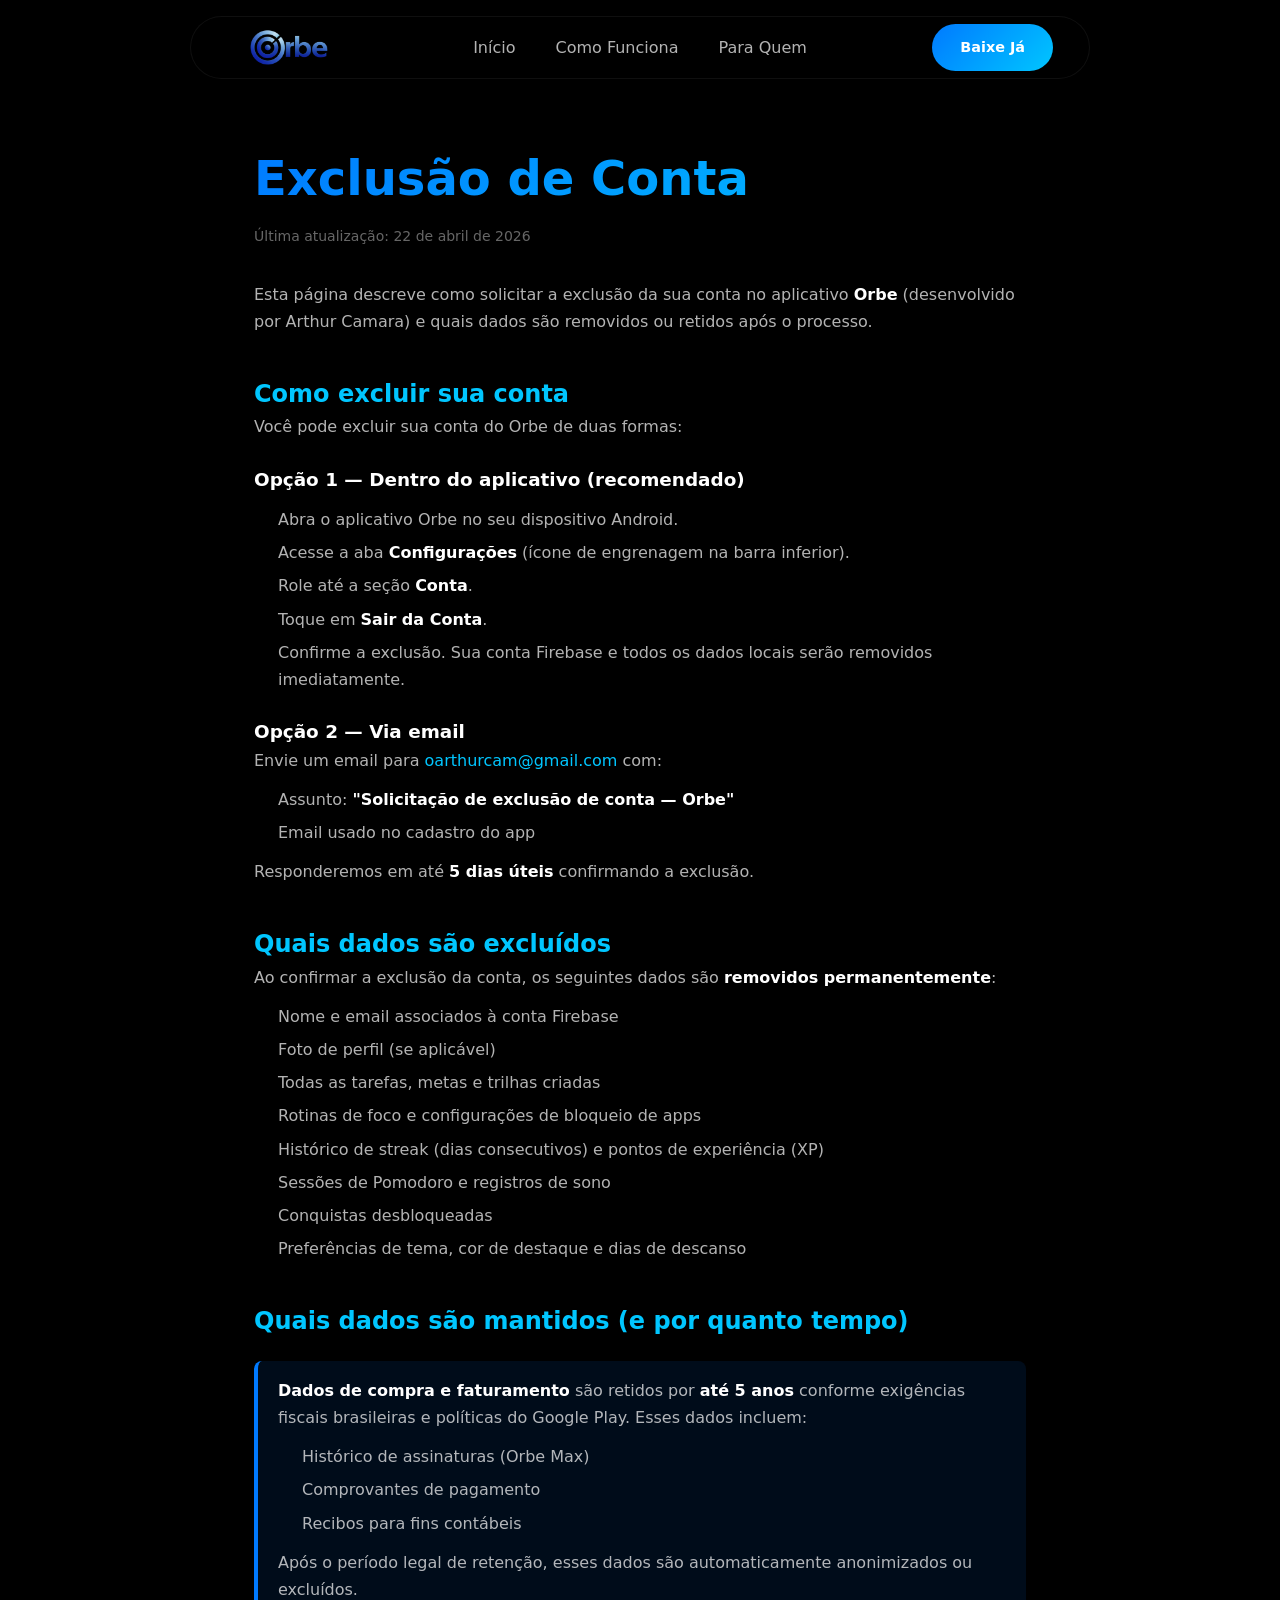
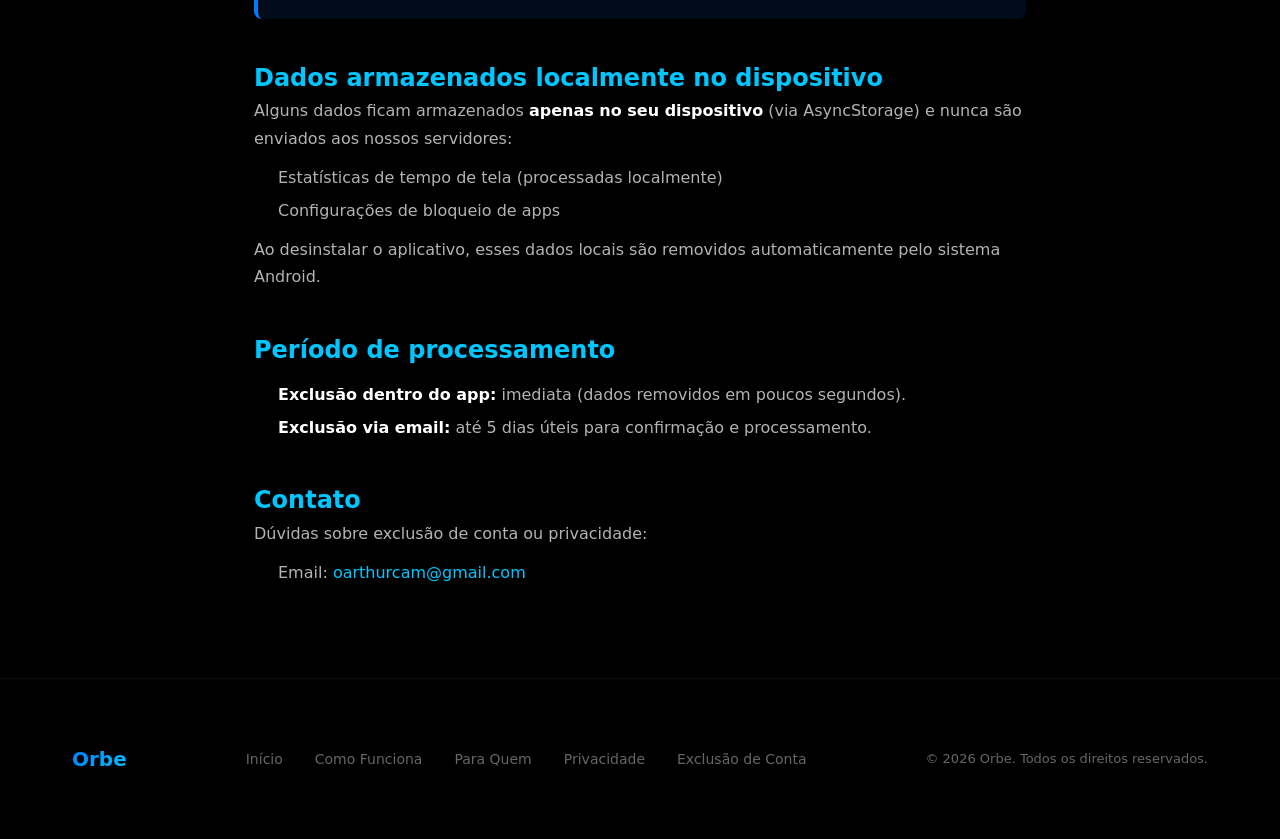
==== account-deletion.html @ 1c878042 "Add privacy policy and account deletion pages Co-Authored-By: Claude Opus 4.7 (1M context) <noreply@" ====
<!DOCTYPE html>
<html lang="pt-BR">
<head>
  <meta charset="UTF-8" />
  <meta name="viewport" content="width=device-width, initial-scale=1.0" />
  <title>Exclusão de Conta - Orbe</title>
  <meta name="description" content="Saiba como solicitar a exclusão da sua conta no Orbe e quais dados são removidos." />
  <link rel="icon" type="image/png" href="assets/img/logo-com-fundo.PNG" />
  <link rel="stylesheet" href="css/styles.css" />
  <style>
    .legal-wrap { max-width: 820px; margin: 0 auto; padding: 140px 1.5rem 80px; color: var(--text-primary); }
    .legal-wrap h1 { font-size: clamp(2rem, 5vw, 3rem); background: var(--gradient-primary); -webkit-background-clip: text; background-clip: text; -webkit-text-fill-color: transparent; margin-bottom: 8px; }
    .legal-wrap .legal-date { color: var(--text-muted); font-size: 14px; margin-bottom: 32px; }
    .legal-wrap h2 { color: var(--primary-cyan); margin-top: 40px; font-size: 1.5rem; }
    .legal-wrap h3 { color: var(--text-primary); margin-top: 24px; font-size: 1.15rem; }
    .legal-wrap p, .legal-wrap li { color: var(--text-secondary); line-height: 1.7; }
    .legal-wrap ul, .legal-wrap ol { padding-left: 24px; margin: 12px 0; }
    .legal-wrap li { margin: 6px 0; }
    .legal-wrap a { color: var(--primary-cyan); }
    .legal-wrap strong { color: var(--text-primary); }
    .legal-highlight { background: rgba(0,122,255,0.1); border-left: 4px solid var(--primary-blue); padding: 16px 20px; border-radius: 8px; margin: 20px 0; }
  </style>
</head>
<body>

  <!-- NAVIGATION -->
  <nav class="nav" id="navbar">
    <div class="container">
      <a href="index.html" class="nav-logo">
        <img src="assets/img/logo-e-nome.png" alt="Orbe" class="nav-logo-img" />
      </a>
      <div class="nav-links" id="navLinks">
        <a href="index.html">Início</a>
        <a href="como-funciona.html">Como Funciona</a>
        <a href="para-quem.html">Para Quem</a>
      </div>
      <a href="https://forms.gle/nJxLzLg5nUwpNcLZA" target="_blank" class="nav-cta">Baixe Já</a>
      <button class="nav-hamburger" id="navHamburger" aria-label="Abrir menu">
        <span></span>
        <span></span>
        <span></span>
      </button>
    </div>
  </nav>

  <main class="legal-wrap">
    <h1>Exclusão de Conta</h1>
    <p class="legal-date">Última atualização: 22 de abril de 2026</p>

    <p>Esta página descreve como solicitar a exclusão da sua conta no aplicativo <strong>Orbe</strong> (desenvolvido por Arthur Camara) e quais dados são removidos ou retidos após o processo.</p>

    <h2>Como excluir sua conta</h2>
    <p>Você pode excluir sua conta do Orbe de duas formas:</p>

    <h3>Opção 1 — Dentro do aplicativo (recomendado)</h3>
    <ol>
      <li>Abra o aplicativo Orbe no seu dispositivo Android.</li>
      <li>Acesse a aba <strong>Configurações</strong> (ícone de engrenagem na barra inferior).</li>
      <li>Role até a seção <strong>Conta</strong>.</li>
      <li>Toque em <strong>Sair da Conta</strong>.</li>
      <li>Confirme a exclusão. Sua conta Firebase e todos os dados locais serão removidos imediatamente.</li>
    </ol>

    <h3>Opção 2 — Via email</h3>
    <p>Envie um email para <a href="mailto:oarthurcam@gmail.com">oarthurcam@gmail.com</a> com:</p>
    <ul>
      <li>Assunto: <strong>"Solicitação de exclusão de conta — Orbe"</strong></li>
      <li>Email usado no cadastro do app</li>
    </ul>
    <p>Responderemos em até <strong>5 dias úteis</strong> confirmando a exclusão.</p>

    <h2>Quais dados são excluídos</h2>
    <p>Ao confirmar a exclusão da conta, os seguintes dados são <strong>removidos permanentemente</strong>:</p>
    <ul>
      <li>Nome e email associados à conta Firebase</li>
      <li>Foto de perfil (se aplicável)</li>
      <li>Todas as tarefas, metas e trilhas criadas</li>
      <li>Rotinas de foco e configurações de bloqueio de apps</li>
      <li>Histórico de streak (dias consecutivos) e pontos de experiência (XP)</li>
      <li>Sessões de Pomodoro e registros de sono</li>
      <li>Conquistas desbloqueadas</li>
      <li>Preferências de tema, cor de destaque e dias de descanso</li>
    </ul>

    <h2>Quais dados são mantidos (e por quanto tempo)</h2>
    <div class="legal-highlight">
      <p><strong>Dados de compra e faturamento</strong> são retidos por <strong>até 5 anos</strong> conforme exigências fiscais brasileiras e políticas do Google Play. Esses dados incluem:</p>
      <ul>
        <li>Histórico de assinaturas (Orbe Max)</li>
        <li>Comprovantes de pagamento</li>
        <li>Recibos para fins contábeis</li>
      </ul>
      <p>Após o período legal de retenção, esses dados são automaticamente anonimizados ou excluídos.</p>
    </div>

    <h2>Dados armazenados localmente no dispositivo</h2>
    <p>Alguns dados ficam armazenados <strong>apenas no seu dispositivo</strong> (via AsyncStorage) e nunca são enviados aos nossos servidores:</p>
    <ul>
      <li>Estatísticas de tempo de tela (processadas localmente)</li>
      <li>Configurações de bloqueio de apps</li>
    </ul>
    <p>Ao desinstalar o aplicativo, esses dados locais são removidos automaticamente pelo sistema Android.</p>

    <h2>Período de processamento</h2>
    <ul>
      <li><strong>Exclusão dentro do app:</strong> imediata (dados removidos em poucos segundos).</li>
      <li><strong>Exclusão via email:</strong> até 5 dias úteis para confirmação e processamento.</li>
    </ul>

    <h2>Contato</h2>
    <p>Dúvidas sobre exclusão de conta ou privacidade:</p>
    <ul>
      <li>Email: <a href="mailto:oarthurcam@gmail.com">oarthurcam@gmail.com</a></li>
    </ul>
  </main>

  <!-- FOOTER -->
  <footer class="footer">
    <div class="container">
      <div class="footer-logo">Orbe</div>
      <div class="footer-links">
        <a href="index.html">Início</a>
        <a href="como-funciona.html">Como Funciona</a>
        <a href="para-quem.html">Para Quem</a>
        <a href="privacy-policy.html">Privacidade</a>
        <a href="account-deletion.html">Exclusão de Conta</a>
      </div>
      <div class="footer-copy">&copy; 2026 Orbe. Todos os direitos reservados.</div>
    </div>
  </footer>

  <script src="js/main.js"></script>
</body>
</html>
---- css/styles.css ----
/* ============================================
   ORBE - Landing Page Styles
   Redesign: airy, interactive, Opal-inspired
   ============================================ */

/* --- Custom Properties --- */
:root {
  /* Primary gradient */
  --primary-blue: #007AFF;
  --primary-cyan: #00C6FF;
  --gradient-primary: linear-gradient(135deg, #007AFF, #00C6FF);
  --gradient-primary-hover: linear-gradient(135deg, #0066DD, #00B0E0);

  /* Backgrounds */
  --bg-black: #000000;
  --bg-card-1: #0a0a0a;
  --bg-card-2: #111111;
  --bg-card-3: #121212;
  --bg-glass: rgba(255,255,255,0.03);

  /* Accent colors */
  --accent-orange: #f97316;
  --accent-orange-dark: #D95F02;
  --accent-orange-light: #FDB347;
  --gradient-fire: linear-gradient(135deg, #D95F02, #f97316, #FDB347);

  --success-green: #34d399;
  --purple: #A855F7;
  --indigo: #6366F1;
  --red: #EF4444;

  /* Text */
  --text-primary: #ffffff;
  --text-secondary: rgba(255,255,255,0.7);
  --text-muted: rgba(255,255,255,0.4);
  --text-dim: rgba(255,255,255,0.15);

  /* Borders */
  --border-subtle: rgba(255,255,255,0.05);
  --border-light: rgba(255,255,255,0.08);
  --border-medium: rgba(255,255,255,0.12);

  /* Typography */
  --font-family: system-ui, -apple-system, BlinkMacSystemFont, 'Segoe UI', Roboto, Helvetica, Arial, sans-serif;

  /* Spacing — generous, Opal-like breathing room */
  --section-padding: clamp(6rem, 14vw, 12rem);
  --container-max: 1200px;
  --container-padding: clamp(1.25rem, 4vw, 2rem);

  /* Animation — smooth, never linear */
  --ease-out-expo: cubic-bezier(0.16, 1, 0.3, 1);
  --ease-out-cubic: cubic-bezier(0.33, 1, 0.68, 1);
  --ease-standard: cubic-bezier(.4, 0, .2, 1);
  --transition-hover: 0.3s var(--ease-standard);
  --transition-scroll: 0.8s var(--ease-out-expo);
}

/* --- Reset --- */
*, *::before, *::after {
  box-sizing: border-box;
  margin: 0;
  padding: 0;
}

html {
  scroll-behavior: smooth;
  -webkit-font-smoothing: antialiased;
  -moz-osx-font-smoothing: grayscale;
  text-rendering: optimizeLegibility;
}

body {
  background: var(--bg-black);
  color: var(--text-primary);
  font-family: var(--font-family);
  font-size: 16px;
  line-height: 1.6;
  overflow-x: hidden;
}

img { max-width: 100%; display: block; }
a { color: inherit; text-decoration: none; }
button { border: none; background: none; cursor: pointer; font-family: inherit; color: inherit; }
ul, ol { list-style: none; }

/* --- Utilities --- */
.container {
  max-width: var(--container-max);
  margin: 0 auto;
  padding: 0 var(--container-padding);
}

.gradient-text {
  background: var(--gradient-primary);
  -webkit-background-clip: text;
  -webkit-text-fill-color: transparent;
  background-clip: text;
}

.gradient-text-fire {
  background: var(--gradient-fire);
  -webkit-background-clip: text;
  -webkit-text-fill-color: transparent;
  background-clip: text;
}

.glass-card {
  background: var(--bg-glass);
  border: 1px solid var(--border-light);
  border-radius: 20px;
  backdrop-filter: blur(20px);
  -webkit-backdrop-filter: blur(20px);
}

@supports not (backdrop-filter: blur(20px)) {
  .glass-card { background: rgba(17, 17, 17, 0.95); }
}

.section-label {
  display: inline-flex;
  align-items: center;
  gap: 0.5rem;
  padding: 0.35rem 1rem;
  border-radius: 100px;
  font-size: 0.8125rem;
  font-weight: 600;
  letter-spacing: 0.05em;
  text-transform: uppercase;
  border: 1px solid var(--border-light);
  background: var(--bg-glass);
  margin-bottom: 1.5rem;
}

.section-title {
  font-size: clamp(1.75rem, 4vw + 0.5rem, 3rem);
  font-weight: 700;
  line-height: 1.15;
  letter-spacing: -0.02em;
  margin-bottom: 1.5rem;
}

.section-subtitle {
  font-size: clamp(1rem, 1.5vw + 0.25rem, 1.25rem);
  color: var(--text-secondary);
  line-height: 1.7;
  max-width: 600px;
}

/* ============================================
   FADE UP — scroll-triggered reveal
   Bigger travel, slower duration, pronounced stagger
   ============================================ */
.fade-up {
  opacity: 0;
  transform: translateY(40px) scale(0.98);
  transition: opacity var(--transition-scroll), transform var(--transition-scroll);
  will-change: opacity, transform;
}

.fade-up.visible {
  opacity: 1;
  transform: translateY(0) scale(1);
}

.fade-up.stagger-1 { transition-delay: 0.1s; }
.fade-up.stagger-2 { transition-delay: 0.2s; }
.fade-up.stagger-3 { transition-delay: 0.3s; }
.fade-up.stagger-4 { transition-delay: 0.4s; }
.fade-up.stagger-5 { transition-delay: 0.5s; }

/* ============================================
   KEYFRAMES
   ============================================ */
@keyframes float {
  0%, 100% { transform: translateY(0); }
  50% { transform: translateY(-14px); }
}

@keyframes pulse-glow {
  0%, 100% { box-shadow: 0 0 30px rgba(0, 122, 255, 0.3), 0 0 80px rgba(0, 198, 255, 0.1); }
  50% { box-shadow: 0 0 50px rgba(0, 122, 255, 0.5), 0 0 120px rgba(0, 198, 255, 0.25); }
}

@keyframes pulse-glow-bg {
  0%, 100% { opacity: 0.4; transform: translate(-50%, -50%) scale(1); }
  50% { opacity: 0.7; transform: translate(-50%, -50%) scale(1.1); }
}

@keyframes gradient-shift {
  0% { background-position: 0% 50%; }
  50% { background-position: 100% 50%; }
  100% { background-position: 0% 50%; }
}

@keyframes streak-burn {
  0%, 100% { transform: scale(1); filter: brightness(1); }
  50% { transform: scale(1.15); filter: brightness(1.3); }
}

@keyframes hero-mockup-enter {
  from {
    opacity: 0;
    transform: translateY(60px) scale(0.88);
  }
  to {
    opacity: 1;
    transform: translateY(0) scale(1);
  }
}

/* ============================================
   NAVIGATION — glass effect on scroll
   ============================================ */
.nav {
  position: fixed;
  top: 1rem;
  left: 50%;
  transform: translateX(-50%);
  z-index: 1000;
  width: calc(100% - 2.5rem);
  max-width: 900px;
  padding: 1.1rem 2rem;
  border-radius: 100px;
  background: rgba(0, 0, 0, 0.55);
  backdrop-filter: blur(20px) saturate(1.4);
  -webkit-backdrop-filter: blur(20px) saturate(1.4);
  border: 1px solid rgba(255,255,255,0.06);
  transition: background 0.4s var(--ease-standard),
              border-color 0.4s var(--ease-standard),
              box-shadow 0.4s var(--ease-standard),
              transform 0.4s var(--ease-out-cubic);
}

.nav.nav-hidden {
  transform: translateX(-50%) translateY(calc(-100% - 2rem));
}

.nav.nav-scrolled {
  background: rgba(0, 0, 0, 0.7);
  border-color: rgba(255,255,255,0.1);
  box-shadow: 0 8px 32px rgba(0, 0, 0, 0.4);
}

.nav .container {
  display: flex;
  align-items: center;
  justify-content: center;
  position: relative;
  padding: 0;
  max-width: none;
}

.nav-logo {
  position: absolute;
  left: 1.5rem;
  display: inline-flex;
  align-items: center;
}

.nav-logo-img {
  height: 36px;
  width: auto;
  object-fit: contain;
}

.nav-links {
  display: flex;
  align-items: center;
  gap: 2.5rem;
}

.nav-links a {
  font-size: 1rem;
  font-weight: 500;
  color: var(--text-secondary);
  transition: color var(--transition-hover);
}

.nav-links a:hover { color: var(--text-primary); }

.nav-cta {
  position: absolute;
  right: 0.25rem;
  display: inline-flex;
  align-items: center;
  padding: 0.75rem 1.75rem;
  border-radius: 100px;
  background: var(--gradient-primary);
  font-size: 0.9rem;
  font-weight: 600;
  color: #fff;
  transition: transform var(--transition-hover), box-shadow var(--transition-hover);
}

.nav-cta:hover {
  transform: scale(1.05);
  box-shadow: 0 0 24px rgba(0, 122, 255, 0.35);
}

.nav-hamburger {
  display: none;
  flex-direction: column;
  gap: 5px;
  padding: 4px;
}

.nav-hamburger span {
  display: block;
  width: 22px;
  height: 2px;
  background: #fff;
  border-radius: 2px;
  transition: transform var(--transition-hover), opacity var(--transition-hover);
}

.nav-hamburger.active span:nth-child(1) { transform: rotate(45deg) translate(5px, 5px); }
.nav-hamburger.active span:nth-child(2) { opacity: 0; }
.nav-hamburger.active span:nth-child(3) { transform: rotate(-45deg) translate(5px, -5px); }

/* ============================================
   HERO — clean, airy, dramatic entrance
   ============================================ */
.hero {
  min-height: 100vh;
  display: flex;
  align-items: center;
  justify-content: center;
  padding: 8rem 0 5rem;
  position: relative;
  overflow: hidden;
}

.hero::before {
  content: '';
  position: absolute;
  top: -30%;
  left: 50%;
  transform: translateX(-50%);
  width: 1000px;
  height: 1000px;
  background: radial-gradient(circle, rgba(0, 122, 255, 0.12) 0%, rgba(0, 198, 255, 0.04) 40%, transparent 65%);
  pointer-events: none;
}

.hero-content {
  position: relative;
  z-index: 1;
  max-width: 1200px;
  margin: 0 auto;
}

.hero-split {
  display: grid;
  grid-template-columns: 1fr 1fr;
  align-items: center;
  gap: 3rem;
  text-align: left;
}

.hero-text {
  position: relative;
  z-index: 10;
}

.hero-badge {
  display: inline-flex;
  align-items: center;
  gap: 0.5rem;
  padding: 0.4rem 1.1rem;
  border-radius: 100px;
  font-size: 0.8125rem;
  font-weight: 700;
  border: 1px solid rgba(0, 198, 255, 0.2);
  background: rgba(0, 122, 255, 0.08);
  color: var(--primary-cyan);
  margin-bottom: 1.5rem;
}

.hero-badge .badge-dot {
  width: 6px;
  height: 6px;
  border-radius: 50%;
  background: var(--primary-cyan);
  box-shadow: 0 0 10px var(--primary-cyan);
}

.hero-title {
  font-size: clamp(3rem, 6vw + 0.5rem, 5rem);
  font-weight: 900;
  line-height: 0.95;
  letter-spacing: -0.04em;
  margin-bottom: 2rem;
}

.hero-title .highlight {
  background: var(--gradient-primary);
  -webkit-background-clip: text;
  -webkit-text-fill-color: transparent;
  background-clip: text;
}

.hero-subtitle {
  font-size: clamp(1.05rem, 1.5vw + 0.25rem, 1.3rem);
  color: var(--text-muted);
  line-height: 1.7;
  max-width: 520px;
  margin-bottom: 2.5rem;
}

/* --- Store Buttons --- */
.hero-store-buttons {
  display: flex;
  gap: 1rem;
  flex-wrap: wrap;
  margin-bottom: 3rem;
}

.store-btn {
  display: inline-flex;
  align-items: center;
  gap: 0.75rem;
  padding: 0.9rem 1.75rem;
  border-radius: 1rem;
  font-weight: 600;
  transition: transform var(--transition-hover), box-shadow var(--transition-hover);
}

.store-btn:hover {
  transform: scale(1.05);
}

.store-btn:active {
  transform: scale(0.97);
}

.store-btn-icon {
  width: 28px;
  height: 28px;
  flex-shrink: 0;
}

.store-btn-label {
  display: block;
  font-size: 0.625rem;
  text-transform: uppercase;
  opacity: 0.6;
  line-height: 1;
}

.store-btn-name {
  display: block;
  font-size: 1.125rem;
  font-weight: 700;
  line-height: 1.2;
}

.store-btn--apple {
  background: #fff;
  color: #000;
}

.store-btn--apple:hover {
  box-shadow: 0 8px 30px rgba(255,255,255,0.15);
}

.store-btn--google {
  background: transparent;
  color: var(--text-primary);
  border: 2px solid rgba(255,255,255,0.12);
}

.store-btn--google:hover {
  background: rgba(255,255,255,0.05);
  border-color: rgba(255,255,255,0.2);
}

/* --- Social Proof --- */
.hero-social-proof {
  display: flex;
  align-items: center;
  gap: 1rem;
}

.hero-avatars {
  display: flex;
}

.hero-avatar-img {
  width: 40px;
  height: 40px;
  border-radius: 50%;
  border: 2px solid var(--bg-black);
  object-fit: cover;
}

.hero-avatar-img + .hero-avatar-img {
  margin-left: -12px;
}

.hero-social-text {
  font-size: 0.875rem;
  font-weight: 500;
  color: var(--text-muted);
}

/* --- Hero Phone Area --- */
.hero-phone-area {
  position: relative;
  display: flex;
  justify-content: center;
  align-items: center;
  min-height: 640px;
}

.hero-phone-glow {
  position: absolute;
  width: 500px;
  height: 500px;
  background: var(--primary-blue);
  border-radius: 50%;
  filter: blur(140px);
  opacity: 0.2;
  pointer-events: none;
}

/* --- Hero Phone Image --- */
.hero-device-img {
  position: relative;
  z-index: 20;
  animation: float 6s ease-in-out infinite;
}

.hero-phone-img {
  max-width: 640px;
  width: 100%;
  height: auto;
  filter: drop-shadow(0 30px 80px rgba(0, 0, 0, 0.6));
}

/* --- Floating Cards --- */
.hero-float-card {
  position: absolute;
  z-index: 25;
  display: flex;
  align-items: center;
  gap: 0.75rem;
  background: #111;
  padding: 0.85rem 1.1rem;
  border-radius: 1rem;
  border: 1px solid rgba(255,255,255,0.08);
  box-shadow: 0 10px 40px rgba(0,0,0,0.6);
}

.hero-float-card--right {
  top: 10%;
  right: -60px;
  animation: hero-bounce 2s ease-in-out infinite;
}

.hero-float-card--left {
  bottom: 18%;
  left: -50px;
}

.float-card-icon {
  width: 36px;
  height: 36px;
  border-radius: 50%;
  display: flex;
  align-items: center;
  justify-content: center;
  flex-shrink: 0;
}

.float-card-icon svg {
  width: 20px;
  height: 20px;
}

.float-card-icon--green {
  background: rgba(52, 211, 153, 0.1);
  color: var(--success-green);
}

.float-card-icon--green svg { fill: var(--success-green); }

.float-card-icon--red {
  background: rgba(239, 68, 68, 0.1);
  color: var(--red);
}

.float-card-icon--red svg { fill: var(--red); }

.float-card-label {
  display: block;
  font-size: 0.7rem;
  color: var(--text-muted);
}

.float-card-value {
  display: block;
  font-size: 0.9rem;
  font-weight: 700;
  color: #fff;
}

@keyframes hero-bounce {
  0%, 100% { transform: translateY(0); }
  50% { transform: translateY(-10px); }
}

/* --- OLD BUTTONS (kept for other pages) --- */
.btn-primary {
  display: inline-flex;
  align-items: center;
  gap: 0.5rem;
  padding: 0.85rem 2rem;
  border-radius: 100px;
  background: var(--gradient-primary);
  font-size: 1rem;
  font-weight: 600;
  color: #fff;
  transition: transform var(--transition-hover), box-shadow var(--transition-hover);
}

.btn-primary:hover {
  transform: scale(1.05);
  box-shadow: 0 0 30px rgba(0, 122, 255, 0.45);
}

.btn-primary svg { width: 20px; height: 20px; }

.btn-secondary {
  display: inline-flex;
  align-items: center;
  gap: 0.5rem;
  padding: 0.85rem 2rem;
  border-radius: 100px;
  border: 1px solid var(--border-medium);
  background: transparent;
  font-size: 1rem;
  font-weight: 600;
  color: var(--text-primary);
  transition: transform var(--transition-hover), border-color var(--transition-hover), background var(--transition-hover);
}

.btn-secondary:hover {
  transform: scale(1.05);
  border-color: rgba(255,255,255,0.25);
  background: rgba(255,255,255,0.05);
}

.btn-secondary svg { width: 20px; height: 20px; }

/* --- Phone Mockup Image --- */
.phone-mockup-img {
  position: relative;
  max-width: 440px;
  width: 100%;
  height: auto;
  z-index: 1;
  filter: drop-shadow(0 30px 80px rgba(0, 0, 0, 0.6));
}

/* --- iPhone Mockup (CSS Only) --- */
.phone-mockup {
  position: relative;
  width: 280px;
  height: 580px;
  border-radius: 44px;
  border: 3px solid rgba(255,255,255,0.12);
  background: var(--bg-card-1);
  overflow: hidden;
  z-index: 1;
  box-shadow: 0 30px 100px rgba(0, 0, 0, 0.7), 0 0 0 1px rgba(255,255,255,0.05);
  animation: float 6s ease-in-out infinite;
}

.phone-mockup-notch {
  position: absolute;
  top: 0;
  left: 50%;
  transform: translateX(-50%);
  width: 120px;
  height: 28px;
  background: #000;
  border-radius: 0 0 18px 18px;
  z-index: 10;
}

.phone-mockup-screen {
  width: 100%;
  height: 100%;
  padding: 40px 16px 16px;
  display: flex;
  flex-direction: column;
  gap: 12px;
  overflow: hidden;
}

/* Screen content variations */
.screen-dashboard { background: linear-gradient(180deg, #0a0a0a 0%, #050510 100%); }

.screen-header {
  display: flex;
  justify-content: space-between;
  align-items: center;
  padding: 8px 0;
}

.screen-header-title { font-size: 18px; font-weight: 700; }

.screen-header-avatar {
  width: 32px;
  height: 32px;
  border-radius: 50%;
  background: var(--gradient-primary);
}

.screen-streak-card {
  background: linear-gradient(135deg, rgba(249, 115, 22, 0.15) 0%, rgba(217, 95, 2, 0.08) 100%);
  border: 1px solid rgba(249, 115, 22, 0.2);
  border-radius: 16px;
  padding: 16px;
  display: flex;
  align-items: center;
  gap: 12px;
}

.screen-fire-icon { font-size: 28px; animation: streak-burn 2s ease-in-out infinite; }
.screen-streak-info { flex: 1; }
.screen-streak-days { font-size: 20px; font-weight: 700; color: var(--accent-orange); }
.screen-streak-label { font-size: 11px; color: var(--text-muted); }

.screen-xp-bar {
  height: 4px;
  border-radius: 2px;
  background: rgba(255,255,255,0.08);
  margin-top: 6px;
  overflow: hidden;
}

.screen-xp-fill {
  height: 100%;
  width: 65%;
  border-radius: 2px;
  background: var(--gradient-primary);
}

.screen-stats-row { display: grid; grid-template-columns: 1fr 1fr; gap: 10px; }

.screen-stat-card {
  background: rgba(255,255,255,0.03);
  border: 1px solid var(--border-subtle);
  border-radius: 14px;
  padding: 12px;
}

.screen-stat-value { font-size: 16px; font-weight: 700; }
.screen-stat-label { font-size: 10px; color: var(--text-muted); margin-top: 2px; }

.screen-insight-card {
  background: rgba(255,255,255,0.03);
  border: 1px solid var(--border-subtle);
  border-radius: 14px;
  padding: 12px;
}

.screen-insight-header { font-size: 12px; font-weight: 600; margin-bottom: 8px; color: var(--text-secondary); }

.screen-chart-bars { display: flex; align-items: flex-end; gap: 6px; height: 50px; }

.screen-chart-bar {
  flex: 1;
  border-radius: 3px 3px 0 0;
  background: var(--gradient-primary);
  opacity: 0.7;
}

/* Focus screen */
.screen-focus { background: linear-gradient(180deg, #0a0a0a 0%, #050510 100%); }

.screen-routine-card {
  background: rgba(0, 122, 255, 0.08);
  border: 1px solid rgba(0, 122, 255, 0.2);
  border-radius: 14px;
  padding: 12px;
  transition: transform var(--transition-hover), background var(--transition-hover);
}

.screen-routine-title { font-size: 13px; font-weight: 600; margin-bottom: 4px; }
.screen-routine-time { font-size: 11px; color: var(--text-muted); }
.screen-blocked-apps { display: flex; gap: 8px; margin-top: 8px; }
.screen-app-icon { width: 28px; height: 28px; border-radius: 8px; }

/* Tasks screen */
.screen-tasks { background: linear-gradient(180deg, #0a0a0a 0%, #050510 100%); }

.screen-task-item {
  display: flex;
  align-items: center;
  gap: 10px;
  padding: 10px 12px;
  background: rgba(255,255,255,0.03);
  border: 1px solid var(--border-subtle);
  border-radius: 12px;
}

.screen-task-check {
  width: 18px;
  height: 18px;
  border-radius: 50%;
  border: 2px solid var(--border-medium);
  flex-shrink: 0;
}

.screen-task-check.done { background: var(--success-green); border-color: var(--success-green); }
.screen-task-text { font-size: 12px; font-weight: 500; }
.screen-task-text.done { text-decoration: line-through; color: var(--text-muted); }
.screen-task-priority { margin-left: auto; width: 8px; height: 8px; border-radius: 50%; }

/* Trails screen */
.screen-trails { background: linear-gradient(180deg, #0a0a0a 0%, #050510 100%); }

.screen-trail-card {
  background: rgba(168, 85, 247, 0.08);
  border: 1px solid rgba(168, 85, 247, 0.2);
  border-radius: 14px;
  padding: 14px;
}

.screen-trail-name { font-size: 14px; font-weight: 600; margin-bottom: 6px; }

.screen-trail-progress {
  height: 6px;
  border-radius: 3px;
  background: rgba(255,255,255,0.08);
  overflow: hidden;
  margin-bottom: 6px;
}

.screen-trail-progress-fill {
  height: 100%;
  border-radius: 3px;
  background: linear-gradient(90deg, var(--purple), #c084fc);
}

.screen-trail-percent { font-size: 11px; color: var(--text-muted); }

.screen-milestone { display: flex; align-items: center; gap: 8px; padding: 8px 0; }

.screen-milestone-dot {
  width: 10px;
  height: 10px;
  border-radius: 50%;
  border: 2px solid var(--purple);
  flex-shrink: 0;
}

.screen-milestone-dot.done { background: var(--purple); }
.screen-milestone-text { font-size: 11px; color: var(--text-secondary); }

/* Pomodoro screen */
.screen-pomodoro {
  background: linear-gradient(180deg, #0a0a0a 0%, #0a0508 100%);
  align-items: center;
  justify-content: center;
}

.screen-timer-ring {
  width: 160px;
  height: 160px;
  border-radius: 50%;
  border: 4px solid rgba(239, 68, 68, 0.2);
  display: flex;
  align-items: center;
  justify-content: center;
  flex-direction: column;
  position: relative;
}

.screen-timer-ring::before {
  content: '';
  position: absolute;
  inset: -4px;
  border-radius: 50%;
  border: 4px solid transparent;
  border-top-color: var(--red);
  border-right-color: var(--red);
  transform: rotate(45deg);
}

.screen-timer-value { font-size: 32px; font-weight: 700; color: var(--red); }
.screen-timer-label { font-size: 11px; color: var(--text-muted); margin-top: 2px; }

.screen-timer-btn {
  margin-top: 20px;
  padding: 10px 32px;
  border-radius: 100px;
  background: var(--red);
  font-size: 13px;
  font-weight: 600;
  color: #fff;
}

/* Sleep screen */
.screen-sleep { background: linear-gradient(180deg, #0a0a0a 0%, #050510 100%); }

.screen-sleep-card {
  background: rgba(99, 102, 241, 0.08);
  border: 1px solid rgba(99, 102, 241, 0.2);
  border-radius: 14px;
  padding: 16px;
  text-align: center;
}

.screen-sleep-icon { font-size: 28px; margin-bottom: 8px; }
.screen-sleep-times { display: flex; justify-content: center; gap: 24px; margin-top: 8px; }
.screen-sleep-time { text-align: center; }
.screen-sleep-time-value { font-size: 20px; font-weight: 700; color: var(--indigo); }
.screen-sleep-time-label { font-size: 10px; color: var(--text-muted); margin-top: 2px; }

/* ============================================
   SCROLL TEXT (Problem Statement)
   Word lighting + per-word visual specials
   ============================================ */
.scroll-text-section {
  position: relative;
  min-height: 380vh;
}

.scroll-text-sticky {
  position: sticky;
  top: 0;
  height: 100vh;
  display: flex;
  align-items: center;
  justify-content: center;
  padding: 0 var(--container-padding);
  overflow: hidden;
}

/* Soft radial glow drifts behind the text */
.scroll-text-sticky::before {
  content: '';
  position: absolute;
  top: 50%;
  left: 50%;
  transform: translate(-50%, -50%);
  width: 900px;
  height: 900px;
  background: radial-gradient(circle, rgba(0, 122, 255, 0.07) 0%, transparent 60%);
  pointer-events: none;
  filter: blur(60px);
  animation: glow-drift 12s ease-in-out infinite;
}

@keyframes glow-drift {
  0%, 100% { transform: translate(-50%, -50%) scale(1); }
  50% { transform: translate(-48%, -52%) scale(1.1); }
}

.scroll-text {
  position: relative;
  font-size: clamp(1.5rem, 3.5vw + 0.5rem, 2.75rem);
  font-weight: 700;
  line-height: 1.35;
  text-align: center;
  max-width: 1000px;
  letter-spacing: -0.01em;
}

/* --- Base word --- */
.scroll-word {
  display: inline-block;
  margin: 0 0.03em;
  opacity: 0.12;
  filter: blur(2px);
  transform: translateY(8px);
  color: var(--text-primary);
  transition: opacity 0.5s var(--ease-out-expo),
              filter 0.5s var(--ease-out-expo),
              transform 0.5s var(--ease-out-expo),
              text-shadow 0.6s var(--ease-out-expo);
  -webkit-text-fill-color: unset;
  background: none;
  -webkit-background-clip: unset;
  background-clip: unset;
}

.scroll-word.lit {
  opacity: 1;
  filter: blur(0);
  animation: word-pop 0.5s cubic-bezier(0.34, 1.45, 0.64, 1) forwards;
}

@keyframes word-pop {
  from { transform: translateY(8px) scale(0.94); }
  to   { transform: translateY(0) scale(1); }
}

/* --- Special: gradient numbers (5, 76) — white → gradient on lit --- */
.scroll-word--num {
  color: var(--text-primary);
}

.scroll-word--num.lit {
  background: var(--gradient-primary);
  -webkit-background-clip: text;
  -webkit-text-fill-color: transparent;
  background-clip: text;
  filter: drop-shadow(0 0 20px rgba(0, 122, 255, 0.45)) blur(0);
}

/* --- Special: strikethrough words (notificações, feeds, infinitos) --- */
.scroll-word--strike {
  position: relative;
  display: inline-block;
}

.scroll-word--strike::after {
  content: '';
  position: absolute;
  top: 62%;
  left: -2%;
  width: 0;
  height: 5px;
  background: linear-gradient(90deg, #5a0a14, #a01828, #5a0a14);
  border-radius: 2px;
  transform: translateY(-50%);
  transition: width 0.6s var(--ease-out-expo) 0.2s;
  box-shadow: 0 0 14px rgba(160, 24, 40, 0.7),
              0 0 4px rgba(255, 80, 100, 0.5);
}

.scroll-word--strike.lit::after {
  width: 104%;
}

/* --- Special: Orbe — white → gradient on lit --- */
.scroll-word--orbe {
  color: var(--text-primary);
}

.scroll-word--orbe.lit {
  background: var(--gradient-primary);
  -webkit-background-clip: text;
  -webkit-text-fill-color: transparent;
  background-clip: text;
  filter: drop-shadow(0 0 24px rgba(0, 198, 255, 0.5)) blur(0);
}

/* --- Special: bold emphasis (mudar, isso) --- */
.scroll-word--bold {
  font-weight: 800;
}

.scroll-word--bold.lit {
  text-shadow: 0 0 24px rgba(255, 255, 255, 0.25);
}

/* Mobile adjustments */
@media (max-width: 640px) {
  .scroll-text {
    line-height: 1.5;
  }
}

/* ============================================
   IMPACT — disruptive data presentation
   ============================================ */
.impact {
  padding: var(--section-padding) 0 0;
  position: relative;
  overflow: hidden;
}

/* --- Hero Stat --- */
.impact-hero {
  position: relative;
  padding: clamp(3rem, 6vw, 5rem) clamp(2rem, 5vw, 4rem);
  border-radius: 32px;
  background: var(--bg-card-1);
  border: 1px solid var(--border-subtle);
  margin-bottom: 1.5rem;
  overflow: hidden;
}

.impact-hero-glow {
  position: absolute;
  top: 50%;
  left: 20%;
  transform: translate(-50%, -50%);
  width: 500px;
  height: 500px;
  background: radial-gradient(circle, rgba(0, 122, 255, 0.14) 0%, rgba(0, 198, 255, 0.05) 40%, transparent 65%);
  pointer-events: none;
  filter: blur(40px);
  animation: pulse-glow-bg 5s ease-in-out infinite;
}

.impact-hero-inner {
  position: relative;
  z-index: 1;
  display: flex;
  align-items: center;
  gap: clamp(2rem, 4vw, 4rem);
}

.impact-hero-number {
  font-size: clamp(5rem, 12vw, 9rem);
  font-weight: 800;
  letter-spacing: -0.04em;
  line-height: 0.9;
  background: var(--gradient-primary);
  -webkit-background-clip: text;
  -webkit-text-fill-color: transparent;
  background-clip: text;
  flex-shrink: 0;
}

.impact-hero-text {
  font-size: clamp(1.25rem, 2.5vw, 1.75rem);
  line-height: 1.4;
  color: var(--text-secondary);
  max-width: 400px;
}

.impact-hero-highlight {
  display: block;
  color: var(--text-primary);
  font-weight: 700;
}

/* --- Stats Grid — 3 top + 2 bottom --- */
.impact-grid {
  display: grid;
  grid-template-columns: repeat(3, 1fr);
  gap: 1.25rem;
}

.impact-card {
  padding: 2rem 1.75rem;
  border-radius: 22px;
  background: var(--bg-card-1);
  border-left: 4px solid var(--border-subtle);
  position: relative;
  overflow: hidden;
  transition: transform var(--transition-hover), box-shadow var(--transition-hover), border-color var(--transition-hover);
}

.impact-card::before {
  content: '';
  position: absolute;
  top: 0;
  left: -4px;
  width: 50%;
  height: 100%;
  opacity: 0;
  pointer-events: none;
  filter: blur(50px);
  transition: opacity 0.4s var(--ease-standard);
}

.impact-card:hover {
  transform: translateY(-4px);
  box-shadow: 0 16px 48px rgba(0, 0, 0, 0.4);
}

.impact-card:hover::before {
  opacity: 1;
}

/* Bottom row: 2 cards span wider */
.impact-card:nth-child(4),
.impact-card:nth-child(5) {
  grid-column: span 1;
}

/* When 5 items: last 2 center on a 6-col subgrid */
@supports (grid-template-columns: subgrid) {
  .impact-grid {
    grid-template-columns: repeat(6, 1fr);
  }
  .impact-card:nth-child(1),
  .impact-card:nth-child(2),
  .impact-card:nth-child(3) {
    grid-column: span 2;
  }
  .impact-card:nth-child(4) {
    grid-column: 1 / span 3;
  }
  .impact-card:nth-child(5) {
    grid-column: 4 / span 3;
  }
}

/* Fallback for no subgrid: use auto-fill for bottom row */
@supports not (grid-template-columns: subgrid) {
  .impact-grid {
    grid-template-columns: repeat(6, 1fr);
  }
  .impact-card:nth-child(1),
  .impact-card:nth-child(2),
  .impact-card:nth-child(3) {
    grid-column: span 2;
  }
  .impact-card:nth-child(4) {
    grid-column: 1 / span 3;
  }
  .impact-card:nth-child(5) {
    grid-column: 4 / span 3;
  }
}

/* Accent variants — border + glow */
.impact-card--green  { border-left-color: var(--success-green); }
.impact-card--green::before  { background: rgba(52, 211, 153, 0.08); }
.impact-card--green .impact-card-number { color: var(--success-green); }

.impact-card--orange { border-left-color: var(--accent-orange); }
.impact-card--orange::before { background: rgba(249, 115, 22, 0.08); }
.impact-card--orange .impact-card-number { color: var(--accent-orange); }

.impact-card--blue   { border-left-color: var(--primary-blue); }
.impact-card--blue::before   { background: rgba(0, 122, 255, 0.08); }
.impact-card--blue .impact-card-number { color: var(--primary-blue); }

.impact-card--cyan   { border-left-color: var(--primary-cyan); }
.impact-card--cyan::before   { background: rgba(0, 198, 255, 0.08); }
.impact-card--cyan .impact-card-number { color: var(--primary-cyan); }

.impact-card--purple { border-left-color: var(--purple); }
.impact-card--purple::before { background: rgba(168, 85, 247, 0.08); }
.impact-card--purple .impact-card-number { color: var(--purple); }

.impact-card-number {
  font-size: clamp(2rem, 4vw, 3rem);
  font-weight: 800;
  letter-spacing: -0.03em;
  line-height: 1;
  margin-bottom: 0.75rem;
}

.impact-card-text {
  font-size: 0.9375rem;
  color: var(--text-secondary);
  line-height: 1.6;
}

/* --- Infinite Marquee --- */
.impact-marquee {
  margin-top: clamp(3rem, 6vw, 5rem);
  padding: 1.25rem 0;
  border-top: 1px solid var(--border-subtle);
  border-bottom: 1px solid var(--border-subtle);
  overflow: hidden;
  -webkit-mask-image: linear-gradient(90deg, transparent, black 10%, black 90%, transparent);
  mask-image: linear-gradient(90deg, transparent, black 10%, black 90%, transparent);
}

.impact-marquee-track {
  display: flex;
  align-items: center;
  gap: 2rem;
  width: max-content;
  animation: marquee-scroll 30s linear infinite;
}

.marquee-item {
  white-space: nowrap;
  font-size: 0.9375rem;
  color: var(--text-muted);
  letter-spacing: 0.01em;
}

.marquee-item strong {
  color: var(--text-primary);
  font-weight: 700;
}

.marquee-sep {
  color: var(--border-medium);
  font-size: 0.5rem;
}

@keyframes marquee-scroll {
  0%   { transform: translateX(0); }
  100% { transform: translateX(-50%); }
}

/* ============================================
   FEATURE SECTIONS — huge spacing, softer glows
   ============================================ */
.feature-section {
  padding: var(--section-padding) 0;
  min-height: 90vh;
  display: flex;
  align-items: center;
}

.feature-section > .container {
  width: 100%;
}

.feature-grid {
  display: grid;
  grid-template-columns: 1fr 1fr;
  gap: 6rem;
  align-items: center;
}

.feature-grid.reversed { direction: rtl; }
.feature-grid.reversed > * { direction: ltr; }

.feature-icon {
  width: 52px;
  height: 52px;
  border-radius: 16px;
  display: flex;
  align-items: center;
  justify-content: center;
  font-size: 24px;
  margin-bottom: 1.5rem;
  transition: transform var(--transition-hover);
}

.feature-icon-svg {
  width: 28px;
  height: 28px;
  object-fit: contain;
  display: block;
}

.feature-icon:hover { transform: scale(1.1); }

.feature-icon.blue { background: rgba(0, 122, 255, 0.12); color: var(--primary-blue); }
.feature-icon.green { background: rgba(52, 211, 153, 0.12); color: var(--success-green); }
.feature-icon.purple { background: rgba(168, 85, 247, 0.12); color: var(--purple); }
.feature-icon.red { background: rgba(239, 68, 68, 0.12); color: var(--red); }
.feature-icon.indigo { background: rgba(99, 102, 241, 0.12); color: var(--indigo); }

.feature-pills {
  display: flex;
  flex-wrap: wrap;
  gap: 0.5rem;
  margin-top: 2rem;
}

.feature-pill {
  padding: 0.45rem 1rem;
  border-radius: 100px;
  font-size: 0.8125rem;
  font-weight: 500;
  border: 1px solid var(--border-light);
  background: var(--bg-glass);
  color: var(--text-secondary);
  transition: transform var(--transition-hover), border-color var(--transition-hover), background var(--transition-hover);
}

.feature-pill:hover {
  transform: scale(1.05);
  border-color: var(--border-medium);
  background: rgba(255,255,255,0.06);
}

.feature-mockup {
  display: flex;
  justify-content: center;
  position: relative;
}

/* Larger, softer glows with blur */
.feature-mockup::before {
  content: '';
  position: absolute;
  top: 50%;
  left: 50%;
  transform: translate(-50%, -50%);
  width: 420px;
  height: 420px;
  border-radius: 50%;
  pointer-events: none;
  filter: blur(40px);
}

.feature-mockup.glow-blue::before { background: radial-gradient(circle, rgba(0, 122, 255, 0.18) 0%, transparent 65%); }
.feature-mockup.glow-green::before { background: radial-gradient(circle, rgba(52, 211, 153, 0.18) 0%, transparent 65%); }
.feature-mockup.glow-purple::before { background: radial-gradient(circle, rgba(168, 85, 247, 0.18) 0%, transparent 65%); }
.feature-mockup.glow-red::before { background: radial-gradient(circle, rgba(239, 68, 68, 0.18) 0%, transparent 65%); }
.feature-mockup.glow-indigo::before { background: radial-gradient(circle, rgba(99, 102, 241, 0.18) 0%, transparent 65%); }

.feature-mockup .phone-mockup {
  width: 250px;
  height: 520px;
  border-radius: 40px;
}

/* ============================================
   GAMIFICATION — hover, stagger, XP animation
   ============================================ */
.gamification {
  padding: var(--section-padding) 0;
  min-height: 90vh;
  display: flex;
  align-items: center;
  position: relative;
  overflow: hidden;
}

.gamification > .container {
  width: 100%;
}

.gamification::before {
  content: '';
  position: absolute;
  top: 50%;
  left: 50%;
  transform: translate(-50%, -50%);
  width: 800px;
  height: 800px;
  background: radial-gradient(circle, rgba(249, 115, 22, 0.06) 0%, transparent 60%);
  pointer-events: none;
  filter: blur(40px);
}

.gamification-header {
  text-align: center;
  margin-bottom: 4.5rem;
  position: relative;
  z-index: 1;
}

.gamification-grid {
  display: grid;
  grid-template-columns: repeat(3, 1fr);
  gap: 1.5rem;
  position: relative;
  z-index: 1;
}

.gamification-card {
  padding: 2.5rem 2rem;
  border-radius: 24px;
  background: var(--bg-card-1);
  text-align: center;
  transition: transform var(--transition-hover), box-shadow var(--transition-hover);
  border: 1px solid transparent;
  background-image: linear-gradient(var(--bg-card-1), var(--bg-card-1)),
                     linear-gradient(180deg, rgba(255,255,255,0.08), rgba(255,255,255,0.02));
  background-origin: border-box;
  background-clip: padding-box, border-box;
}

.gamification-card:hover {
  transform: translateY(-6px) scale(1.02);
  box-shadow: 0 20px 60px rgba(0, 0, 0, 0.4);
}

.gamification-card-icon { font-size: 2.5rem; margin-bottom: 1.25rem; }
.gamification-card-title { font-size: 1.125rem; font-weight: 600; margin-bottom: 0.5rem; }

.gamification-card-desc {
  font-size: 0.875rem;
  color: var(--text-muted);
  line-height: 1.6;
  margin-bottom: 1.5rem;
}

/* Level card */
.level-badge {
  display: inline-flex;
  align-items: center;
  gap: 0.5rem;
  padding: 0.5rem 1rem;
  border-radius: 100px;
  background: var(--gradient-primary);
  font-size: 0.875rem;
  font-weight: 700;
  color: #fff;
  margin-bottom: 1rem;
}

.xp-bar {
  height: 8px;
  border-radius: 4px;
  background: rgba(255,255,255,0.08);
  overflow: hidden;
}

.xp-fill {
  height: 100%;
  border-radius: 4px;
  background: var(--gradient-primary);
  width: 0;
  transition: width 2s var(--ease-out-expo);
}

.xp-fill.animate { width: 65%; }

.xp-label { font-size: 0.75rem; color: var(--text-muted); margin-top: 0.5rem; }

/* Streak card */
.streak-display {
  display: flex;
  align-items: center;
  justify-content: center;
  gap: 0.75rem;
  margin-bottom: 0.75rem;
}

.streak-fire { font-size: 2rem; animation: streak-burn 2s ease-in-out infinite; }

.streak-count {
  font-size: 2.5rem;
  font-weight: 800;
  background: var(--gradient-fire);
  -webkit-background-clip: text;
  -webkit-text-fill-color: transparent;
  background-clip: text;
}

/* Badges card */
.badges-grid { display: grid; grid-template-columns: repeat(3, 1fr); gap: 0.75rem; }

.badge-item {
  width: 52px;
  height: 52px;
  border-radius: 50%;
  background: rgba(255,255,255,0.05);
  border: 2px solid var(--border-light);
  display: flex;
  align-items: center;
  justify-content: center;
  font-size: 1.25rem;
  margin: 0 auto;
  transition: transform var(--transition-hover), box-shadow var(--transition-hover);
}

.badge-item:hover {
  transform: scale(1.12);
}

.badge-item.earned {
  border-color: var(--accent-orange);
  background: rgba(249, 115, 22, 0.1);
}

.badge-item.earned:hover {
  box-shadow: 0 0 20px rgba(249, 115, 22, 0.25);
}

/* ============================================
   CTA FINAL — pulsing glow behind button
   ============================================ */
.cta-final {
  padding: var(--section-padding) 0;
  min-height: 80vh;
  display: flex;
  align-items: center;
  text-align: center;
  position: relative;
}

.cta-final::before {
  content: '';
  position: absolute;
  top: 50%;
  left: 50%;
  transform: translate(-50%, -50%);
  width: 800px;
  height: 800px;
  background: radial-gradient(circle, rgba(0, 122, 255, 0.15) 0%, transparent 60%);
  pointer-events: none;
  filter: blur(60px);
  animation: pulse-glow-bg 4s ease-in-out infinite;
}

.cta-final > .container {
  width: 100%;
}

.cta-final-content {
  position: relative;
  z-index: 1;
}

.cta-final-title {
  font-size: clamp(2rem, 4vw + 0.5rem, 3.5rem);
  font-weight: 800;
  letter-spacing: -0.03em;
  margin-bottom: 1.5rem;
}

.cta-final-subtitle {
  font-size: clamp(1rem, 1.5vw + 0.25rem, 1.25rem);
  color: var(--text-secondary);
  max-width: 500px;
  margin: 0 auto 3rem;
  line-height: 1.7;
}

.btn-cta-glow {
  display: inline-flex;
  align-items: center;
  gap: 0.5rem;
  padding: 1.1rem 2.75rem;
  border-radius: 100px;
  background: var(--gradient-primary);
  font-size: 1.125rem;
  font-weight: 700;
  color: #fff;
  animation: pulse-glow 3s ease-in-out infinite;
  transition: transform var(--transition-hover);
}

.btn-cta-glow:hover {
  transform: scale(1.07);
}

.cta-platforms {
  margin-top: 2rem;
  font-size: 0.875rem;
  color: var(--text-muted);
}

/* ============================================
   FOOTER
   ============================================ */
.footer {
  padding: 4rem 0;
  border-top: 1px solid var(--border-subtle);
}

.footer .container {
  display: flex;
  align-items: center;
  justify-content: space-between;
  flex-wrap: wrap;
  gap: 1.5rem;
}

.footer-logo {
  font-size: 1.25rem;
  font-weight: 800;
  background: var(--gradient-primary);
  -webkit-background-clip: text;
  -webkit-text-fill-color: transparent;
  background-clip: text;
}

.footer-links { display: flex; gap: 2rem; }

.footer-links a {
  font-size: 0.875rem;
  color: var(--text-muted);
  transition: color var(--transition-hover);
}

.footer-links a:hover { color: var(--text-primary); }

.footer-copy { font-size: 0.8125rem; color: var(--text-muted); }

/* ============================================
   NAV ACTIVE LINK
   ============================================ */
.nav-link-active {
  color: var(--text-primary) !important;
  position: relative;
}
.nav-link-active::after {
  content: '';
  position: absolute;
  left: 0;
  right: 0;
  bottom: -6px;
  height: 2px;
  border-radius: 2px;
  background: var(--gradient-primary);
}

/* ============================================
   BENEFITS — 3 outcome cards
   ============================================ */
.benefits {
  padding: var(--section-padding) 0;
  position: relative;
  overflow: hidden;
}

.benefits::before {
  content: '';
  position: absolute;
  top: 50%;
  left: 50%;
  transform: translate(-50%, -50%);
  width: 900px;
  height: 600px;
  background: radial-gradient(ellipse, rgba(0, 198, 255, 0.06) 0%, transparent 60%);
  pointer-events: none;
  filter: blur(60px);
}

.benefits-header {
  text-align: center;
  margin-bottom: 4.5rem;
  position: relative;
  z-index: 1;
}

.benefits-header .section-subtitle {
  margin-left: auto;
  margin-right: auto;
}

.benefits-grid {
  display: grid;
  grid-template-columns: repeat(3, 1fr);
  gap: 1.5rem;
  position: relative;
  z-index: 1;
}

.benefit-card {
  position: relative;
  padding: 2.75rem 2rem;
  border-radius: 24px;
  background: var(--bg-card-1);
  border: 1px solid var(--border-light);
  overflow: hidden;
  transition: transform var(--transition-hover), border-color var(--transition-hover), box-shadow var(--transition-hover);
}

.benefit-card:hover {
  transform: translateY(-6px);
  border-color: var(--border-medium);
  box-shadow: 0 20px 60px rgba(0, 0, 0, 0.45);
}

.benefit-card-glow {
  position: absolute;
  top: -50%;
  left: -20%;
  width: 140%;
  height: 140%;
  pointer-events: none;
  filter: blur(60px);
  opacity: 0.5;
  transition: opacity var(--transition-hover);
}

.benefit-card:hover .benefit-card-glow { opacity: 0.85; }

.benefit-glow-blue   { background: radial-gradient(circle at 30% 20%, rgba(0, 122, 255, 0.18) 0%, transparent 50%); }
.benefit-glow-orange { background: radial-gradient(circle at 30% 20%, rgba(249, 115, 22, 0.16) 0%, transparent 50%); }
.benefit-glow-purple { background: radial-gradient(circle at 30% 20%, rgba(168, 85, 247, 0.16) 0%, transparent 50%); }

.benefit-icon-wrap {
  position: relative;
  z-index: 1;
  width: 64px;
  height: 64px;
  border-radius: 18px;
  background: rgba(255, 255, 255, 0.05);
  border: 1px solid var(--border-light);
  display: flex;
  align-items: center;
  justify-content: center;
  margin-bottom: 1.75rem;
}

.benefit-icon { font-size: 1.75rem; }

.benefit-icon-svg {
  width: 32px;
  height: 32px;
  object-fit: contain;
  display: block;
}

.benefit-title {
  position: relative;
  z-index: 1;
  font-size: 1.375rem;
  font-weight: 700;
  margin-bottom: 0.75rem;
  letter-spacing: -0.01em;
}

.benefit-desc {
  position: relative;
  z-index: 1;
  font-size: 0.9375rem;
  color: var(--text-secondary);
  line-height: 1.65;
}

/* ============================================
   TESTIMONIALS
   ============================================ */
.testimonials {
  padding: var(--section-padding) 0;
  position: relative;
  overflow: hidden;
}

.testimonials::before {
  content: '';
  position: absolute;
  top: 30%;
  left: 50%;
  transform: translateX(-50%);
  width: 800px;
  height: 600px;
  background: radial-gradient(ellipse, rgba(52, 211, 153, 0.05) 0%, transparent 60%);
  pointer-events: none;
  filter: blur(60px);
}

.testimonials-header {
  text-align: center;
  margin-bottom: 4rem;
  position: relative;
  z-index: 1;
}

.testimonials-grid {
  display: grid;
  grid-template-columns: repeat(2, 1fr);
  gap: 1.5rem;
  position: relative;
  z-index: 1;
  max-width: 980px;
  margin: 0 auto;
}

.testimonial-card {
  padding: 2rem 2rem;
  border-radius: 22px;
  background: var(--bg-card-1);
  border: 1px solid var(--border-light);
  display: flex;
  flex-direction: column;
  gap: 1rem;
  transition: transform var(--transition-hover), border-color var(--transition-hover);
}

.testimonial-card:hover {
  transform: translateY(-4px);
  border-color: var(--border-medium);
}

.testimonial-stars {
  color: #fbbf24;
  letter-spacing: 2px;
  font-size: 0.95rem;
}

.testimonial-text {
  font-size: 1rem;
  color: var(--text-primary);
  line-height: 1.65;
  flex: 1;
}

.testimonial-author {
  display: flex;
  align-items: center;
  gap: 0.85rem;
  padding-top: 1rem;
  border-top: 1px solid var(--border-subtle);
}

.testimonial-avatar {
  width: 44px;
  height: 44px;
  border-radius: 50%;
  display: flex;
  align-items: center;
  justify-content: center;
  font-weight: 700;
  color: #fff;
  font-size: 1.05rem;
  flex-shrink: 0;
}

.testimonial-name {
  font-size: 0.9375rem;
  font-weight: 600;
  color: var(--text-primary);
}

.testimonial-role {
  font-size: 0.8125rem;
  color: var(--text-muted);
  margin-top: 2px;
}

/* ============================================
   TESTIMONIALS — infinite marquee
   ============================================ */
.testimonials-marquee {
  position: relative;
  z-index: 1;
  margin-top: 3rem;
  display: flex;
  flex-direction: column;
  gap: 1.5rem;
  /* Fade nas bordas */
  -webkit-mask-image: linear-gradient(90deg, transparent 0, #000 8%, #000 92%, transparent 100%);
          mask-image: linear-gradient(90deg, transparent 0, #000 8%, #000 92%, transparent 100%);
}

.marquee-row {
  overflow: hidden;
  width: 100%;
}

.marquee-track {
  display: flex;
  gap: 1.5rem;
  width: max-content;
  animation: marquee-scroll 60s linear infinite;
}

.marquee-track-reverse {
  animation-direction: reverse;
  animation-duration: 75s;
}

.marquee-row:hover .marquee-track {
  animation-play-state: paused;
}

.marquee-track .testimonial-card {
  width: 360px;
  flex-shrink: 0;
}

@keyframes marquee-scroll {
  from { transform: translateX(0); }
  to   { transform: translateX(calc(-50% - 0.75rem)); }
}

@media (max-width: 768px) {
  .marquee-track .testimonial-card { width: 300px; }
  .marquee-track { animation-duration: 45s; }
  .marquee-track-reverse { animation-duration: 55s; }
}

@media (prefers-reduced-motion: reduce) {
  .marquee-track { animation: none; }
}

/* ============================================
   PAGE HERO — used on inner pages
   ============================================ */
.page-hero {
  min-height: 100vh;
  display: flex;
  align-items: center;
  justify-content: center;
  text-align: center;
  position: relative;
  overflow: hidden;
}

.page-hero::before {
  content: '';
  position: absolute;
  top: -40%;
  left: 50%;
  transform: translateX(-50%);
  width: 1100px;
  height: 1100px;
  background: radial-gradient(circle, rgba(0, 122, 255, 0.10) 0%, rgba(0, 198, 255, 0.04) 40%, transparent 65%);
  pointer-events: none;
}

.page-hero-content {
  position: relative;
  z-index: 1;
  max-width: 760px;
  margin: 0 auto;
}

/* ---- Como Funciona — orbitas girando ---- */
.orbit-ring {
  position: absolute;
  top: 50%;
  left: 50%;
  transform: translate(-50%, -50%);
  border-radius: 50%;
  border: 1px solid rgba(0, 198, 255, 0.08);
  pointer-events: none;
}

.orbit-ring--1 {
  width: 420px;
  height: 420px;
  animation: orbit-spin 30s linear infinite;
}

.orbit-ring--2 {
  width: 640px;
  height: 640px;
  border-color: rgba(0, 122, 255, 0.06);
  animation: orbit-spin 45s linear infinite reverse;
}

.orbit-ring--3 {
  width: 860px;
  height: 860px;
  border-color: rgba(0, 198, 255, 0.04);
  animation: orbit-spin 60s linear infinite;
}

.orbit-dot {
  position: absolute;
  width: 8px;
  height: 8px;
  border-radius: 50%;
  background: var(--primary-cyan);
  box-shadow: 0 0 16px var(--primary-cyan);
  pointer-events: none;
}

.orbit-dot--1 {
  top: 50%;
  left: 50%;
  animation: orbit-move-1 30s linear infinite;
}

.orbit-dot--2 {
  top: 50%;
  left: 50%;
  animation: orbit-move-2 45s linear infinite reverse;
}

.orbit-dot--3 {
  top: 50%;
  left: 50%;
  width: 6px;
  height: 6px;
  opacity: 0.6;
  animation: orbit-move-3 60s linear infinite;
}

.orbit-dot--4 {
  top: 50%;
  left: 50%;
  width: 5px;
  height: 5px;
  opacity: 0.4;
  background: var(--primary-blue);
  box-shadow: 0 0 12px var(--primary-blue);
  animation: orbit-move-2 35s linear infinite;
}

@keyframes orbit-spin {
  from { transform: translate(-50%, -50%) rotate(0deg); }
  to   { transform: translate(-50%, -50%) rotate(360deg); }
}

@keyframes orbit-move-1 {
  from { transform: translate(-50%, -50%) rotate(0deg)   translateX(210px) rotate(0deg); }
  to   { transform: translate(-50%, -50%) rotate(360deg) translateX(210px) rotate(-360deg); }
}

@keyframes orbit-move-2 {
  from { transform: translate(-50%, -50%) rotate(0deg)   translateX(320px) rotate(0deg); }
  to   { transform: translate(-50%, -50%) rotate(360deg) translateX(320px) rotate(-360deg); }
}

@keyframes orbit-move-3 {
  from { transform: translate(-50%, -50%) rotate(0deg)   translateX(430px) rotate(0deg); }
  to   { transform: translate(-50%, -50%) rotate(360deg) translateX(430px) rotate(-360deg); }
}

/* ---- Para Quem — relogio abstrato ---- */
.clock-ring {
  position: absolute;
  top: 50%;
  left: 50%;
  transform: translate(-50%, -50%);
  width: 500px;
  height: 500px;
  border-radius: 50%;
  border: 1px solid rgba(249, 115, 22, 0.1);
  pointer-events: none;
}

.clock-center {
  position: absolute;
  top: 50%;
  left: 50%;
  transform: translate(-50%, -50%);
  width: 10px;
  height: 10px;
  border-radius: 50%;
  background: var(--accent-orange);
  box-shadow: 0 0 20px var(--accent-orange);
  pointer-events: none;
}

.clock-hand {
  position: absolute;
  top: 50%;
  left: 50%;
  transform-origin: bottom center;
  border-radius: 4px;
  pointer-events: none;
}

.clock-hand--hour {
  width: 3px;
  height: 140px;
  background: linear-gradient(to top, rgba(249, 115, 22, 0.3), rgba(249, 115, 22, 0.05));
  transform: translate(-50%, -100%) rotate(0deg);
  animation: clock-hour 40s linear infinite;
}

.clock-hand--minute {
  width: 2px;
  height: 200px;
  background: linear-gradient(to top, rgba(249, 115, 22, 0.2), rgba(249, 115, 22, 0.02));
  transform: translate(-50%, -100%) rotate(90deg);
  animation: clock-minute 12s linear infinite;
}

.clock-tick {
  position: absolute;
  width: 20px;
  height: 2px;
  background: rgba(249, 115, 22, 0.15);
  border-radius: 2px;
  pointer-events: none;
}

.clock-tick--12 {
  top: calc(50% - 250px);
  left: 50%;
  transform: translate(-50%, 0) rotate(90deg);
}

.clock-tick--3 {
  top: 50%;
  left: calc(50% + 250px);
  transform: translate(-100%, -50%);
}

.clock-tick--6 {
  top: calc(50% + 250px);
  left: 50%;
  transform: translate(-50%, -100%) rotate(90deg);
}

.clock-tick--9 {
  top: 50%;
  left: calc(50% - 250px);
  transform: translate(0, -50%);
}

@keyframes clock-hour {
  from { transform: translate(-50%, -100%) rotate(0deg); }
  to   { transform: translate(-50%, -100%) rotate(360deg); }
}

@keyframes clock-minute {
  from { transform: translate(-50%, -100%) rotate(90deg); }
  to   { transform: translate(-50%, -100%) rotate(450deg); }
}

@media (max-width: 768px) {
  .orbit-ring--1 { width: 280px; height: 280px; }
  .orbit-ring--2 { width: 420px; height: 420px; }
  .orbit-ring--3 { width: 560px; height: 560px; }
  .clock-ring { width: 320px; height: 320px; }
  .clock-hand--hour { height: 90px; }
  .clock-hand--minute { height: 130px; }
  .clock-tick--12 { top: calc(50% - 160px); }
  .clock-tick--3 { left: calc(50% + 160px); }
  .clock-tick--6 { top: calc(50% + 160px); }
  .clock-tick--9 { left: calc(50% - 160px); }
}

@media (prefers-reduced-motion: reduce) {
  .orbit-ring, .orbit-dot, .clock-hand { animation: none; }
}

.page-hero-title {
  font-size: clamp(2.25rem, 5vw + 0.5rem, 4rem);
  font-weight: 800;
  line-height: 1.08;
  letter-spacing: -0.03em;
  margin-bottom: 1.5rem;
}

.page-hero-subtitle {
  font-size: clamp(1.05rem, 1.5vw + 0.25rem, 1.3rem);
  color: var(--text-secondary);
  line-height: 1.65;
  max-width: 620px;
  margin: 0 auto;
}

/* ============================================
   STEPS — Como Funciona
   ============================================ */
.steps {
  padding: 4rem 0 var(--section-padding);
  position: relative;
}

.step-row {
  display: grid;
  grid-template-columns: 1fr 1fr;
  gap: 6rem;
  align-items: center;
  margin-bottom: 8rem;
}

.step-row:last-child { margin-bottom: 0; }

.step-row.reversed { direction: rtl; }
.step-row.reversed > * { direction: ltr; }

.step-number {
  display: inline-flex;
  align-items: center;
  justify-content: center;
  width: 56px;
  height: 56px;
  border-radius: 18px;
  background: var(--gradient-primary);
  font-size: 1.5rem;
  font-weight: 800;
  color: #fff;
  margin-bottom: 1.5rem;
  box-shadow: 0 10px 30px rgba(0, 122, 255, 0.3);
}

.step-title {
  font-size: clamp(1.5rem, 3vw + 0.25rem, 2.25rem);
  font-weight: 700;
  line-height: 1.15;
  letter-spacing: -0.02em;
  margin-bottom: 1.25rem;
}

.step-desc {
  font-size: 1.05rem;
  color: var(--text-secondary);
  line-height: 1.7;
}

.step-mockup {
  display: flex;
  justify-content: center;
  position: relative;
}

.step-mockup::before {
  content: '';
  position: absolute;
  top: 50%;
  left: 50%;
  transform: translate(-50%, -50%);
  width: 420px;
  height: 420px;
  border-radius: 50%;
  background: radial-gradient(circle, rgba(0, 122, 255, 0.16) 0%, transparent 65%);
  pointer-events: none;
  filter: blur(40px);
}

/* ============================================
   COMPARISON TABLE — Por que o Orbe?
   ============================================ */
.comparison {
  padding: var(--section-padding) 0;
  position: relative;
}

.comparison-header {
  text-align: center;
  margin-bottom: 4rem;
}

.comparison-table {
  max-width: 880px;
  margin: 0 auto;
  border-radius: 24px;
  overflow: hidden;
  border: 1px solid var(--border-light);
  background: var(--bg-card-1);
}

.comparison-row {
  display: grid;
  grid-template-columns: 2fr 1fr 1fr;
  align-items: center;
  padding: 1.25rem 1.75rem;
  border-bottom: 1px solid var(--border-subtle);
  font-size: 0.95rem;
}

.comparison-row:last-child { border-bottom: none; }

.comparison-row.head {
  background: rgba(255, 255, 255, 0.025);
  font-weight: 700;
  font-size: 0.85rem;
  text-transform: uppercase;
  letter-spacing: 0.05em;
  color: var(--text-muted);
}

.comparison-row.head .col-orbe {
  color: var(--primary-cyan);
}

.col-feature { color: var(--text-primary); }

.col-orbe, .col-others {
  text-align: center;
}

.comparison-check {
  display: inline-flex;
  align-items: center;
  justify-content: center;
  width: 26px;
  height: 26px;
  border-radius: 50%;
  background: rgba(52, 211, 153, 0.15);
  color: var(--success-green);
  font-weight: 800;
}

.comparison-x {
  display: inline-flex;
  align-items: center;
  justify-content: center;
  width: 26px;
  height: 26px;
  border-radius: 50%;
  background: rgba(255, 255, 255, 0.04);
  color: var(--text-muted);
  font-weight: 800;
}

/* ============================================
   PERSONAS — Para Quem
   ============================================ */
.personas {
  padding: 4rem 0 var(--section-padding);
}

.personas-grid {
  display: grid;
  grid-template-columns: repeat(2, 1fr);
  gap: 1.5rem;
  max-width: 1080px;
  margin: 0 auto;
}

.persona-card {
  position: relative;
  padding: 2.5rem 2.25rem;
  border-radius: 24px;
  background: var(--bg-card-1);
  border: 1px solid var(--border-light);
  overflow: hidden;
  transition: transform var(--transition-hover), border-color var(--transition-hover);
}

.persona-card:hover {
  transform: translateY(-4px);
  border-color: var(--border-medium);
}

.persona-card-glow {
  position: absolute;
  top: -40%;
  right: -20%;
  width: 80%;
  height: 80%;
  pointer-events: none;
  filter: blur(60px);
  opacity: 0.6;
}

.persona-emoji {
  font-size: 2.25rem;
  margin-bottom: 1rem;
  position: relative;
  z-index: 1;
}

.persona-title {
  position: relative;
  z-index: 1;
  font-size: 1.375rem;
  font-weight: 700;
  margin-bottom: 0.75rem;
  letter-spacing: -0.01em;
}

.persona-pain {
  position: relative;
  z-index: 1;
  font-style: italic;
  color: var(--text-muted);
  font-size: 0.95rem;
  margin-bottom: 1.25rem;
  padding-left: 1rem;
  border-left: 2px solid var(--border-medium);
}

.persona-solution {
  position: relative;
  z-index: 1;
  font-size: 0.95rem;
  color: var(--text-secondary);
  line-height: 1.65;
  margin-bottom: 1.5rem;
}

.persona-scenarios {
  position: relative;
  z-index: 1;
  display: flex;
  flex-direction: column;
  gap: 0.65rem;
  padding-top: 1.25rem;
  border-top: 1px solid var(--border-subtle);
}

.persona-scenario {
  display: flex;
  align-items: flex-start;
  gap: 0.65rem;
  font-size: 0.875rem;
  color: var(--text-secondary);
}

.persona-scenario::before {
  content: '✓';
  color: var(--success-green);
  font-weight: 800;
  flex-shrink: 0;
}

/* ============================================
   PRICING
   ============================================ */
.pricing {
  padding: 4rem 0 var(--section-padding);
  position: relative;
}

.pricing-grid {
  display: grid;
  grid-template-columns: repeat(2, 1fr);
  gap: 1.5rem;
  max-width: 880px;
  margin: 0 auto;
}

.pricing-card {
  position: relative;
  padding: 2.75rem 2.25rem;
  border-radius: 28px;
  background: var(--bg-card-1);
  border: 1px solid var(--border-light);
  display: flex;
  flex-direction: column;
  overflow: hidden;
  transition: transform var(--transition-hover);
}

.pricing-card:hover { transform: translateY(-4px); }

.pricing-card.featured {
  border-color: rgba(0, 198, 255, 0.4);
  background:
    linear-gradient(180deg, rgba(0, 122, 255, 0.06), transparent 60%),
    var(--bg-card-1);
  box-shadow: 0 0 0 1px rgba(0, 198, 255, 0.2), 0 30px 80px rgba(0, 122, 255, 0.15);
}

.pricing-badge {
  position: absolute;
  top: 1.25rem;
  right: 1.25rem;
  padding: 0.35rem 0.85rem;
  border-radius: 100px;
  background: var(--gradient-primary);
  font-size: 0.7rem;
  font-weight: 700;
  text-transform: uppercase;
  letter-spacing: 0.05em;
  color: #fff;
}

.pricing-name {
  font-size: 0.85rem;
  font-weight: 700;
  text-transform: uppercase;
  letter-spacing: 0.08em;
  color: var(--text-muted);
  margin-bottom: 1rem;
}

.pricing-price {
  display: flex;
  align-items: baseline;
  gap: 0.35rem;
  margin-bottom: 0.5rem;
}

.pricing-price-currency {
  font-size: 1.25rem;
  font-weight: 600;
  color: var(--text-secondary);
}

.pricing-price-amount {
  font-size: clamp(2.75rem, 5vw, 3.75rem);
  font-weight: 800;
  letter-spacing: -0.03em;
  line-height: 1;
}

.pricing-price-period {
  font-size: 1rem;
  color: var(--text-muted);
}

.pricing-tagline {
  font-size: 0.95rem;
  color: var(--text-secondary);
  margin-bottom: 2rem;
  line-height: 1.55;
}

.pricing-features {
  display: flex;
  flex-direction: column;
  gap: 0.75rem;
  margin-bottom: 2.25rem;
  flex: 1;
}

.pricing-feature {
  display: flex;
  align-items: flex-start;
  gap: 0.75rem;
  font-size: 0.95rem;
  color: var(--text-secondary);
}

.pricing-feature-check {
  flex-shrink: 0;
  width: 20px;
  height: 20px;
  border-radius: 50%;
  display: inline-flex;
  align-items: center;
  justify-content: center;
  background: rgba(52, 211, 153, 0.15);
  color: var(--success-green);
  font-weight: 800;
  font-size: 0.75rem;
}

.pricing-feature.muted {
  color: var(--text-muted);
}

.pricing-feature.muted .pricing-feature-check {
  background: rgba(255, 255, 255, 0.04);
  color: var(--text-muted);
}

.pricing-cta {
  display: inline-flex;
  align-items: center;
  justify-content: center;
  padding: 0.95rem 1.5rem;
  border-radius: 100px;
  font-weight: 700;
  font-size: 1rem;
  transition: transform var(--transition-hover), box-shadow var(--transition-hover);
}

.pricing-cta.primary {
  background: var(--gradient-primary);
  color: #fff;
}

.pricing-cta.primary:hover {
  transform: scale(1.04);
  box-shadow: 0 0 30px rgba(0, 122, 255, 0.4);
}

.pricing-cta.outline {
  background: transparent;
  border: 1px solid var(--border-medium);
  color: var(--text-primary);
}

.pricing-cta.outline:hover {
  border-color: rgba(255, 255, 255, 0.25);
  background: rgba(255, 255, 255, 0.04);
}

/* ============================================
   FAQ
   ============================================ */
.faq {
  padding: var(--section-padding) 0;
}

.faq-header {
  text-align: center;
  margin-bottom: 3.5rem;
}

.faq-list {
  max-width: 760px;
  margin: 0 auto;
  display: flex;
  flex-direction: column;
  gap: 0.75rem;
}

.faq-item {
  border: 1px solid var(--border-light);
  border-radius: 16px;
  background: var(--bg-card-1);
  overflow: hidden;
  transition: border-color var(--transition-hover);
}

.faq-item[open] {
  border-color: var(--border-medium);
}

.faq-item summary {
  list-style: none;
  cursor: pointer;
  padding: 1.35rem 1.75rem;
  font-size: 1.0625rem;
  font-weight: 600;
  display: flex;
  align-items: center;
  justify-content: space-between;
  gap: 1rem;
  user-select: none;
}

.faq-item summary::-webkit-details-marker { display: none; }

.faq-item summary::after {
  content: '+';
  font-size: 1.5rem;
  font-weight: 400;
  color: var(--text-muted);
  transition: transform var(--transition-hover);
  flex-shrink: 0;
}

.faq-item[open] summary::after {
  transform: rotate(45deg);
  color: var(--primary-cyan);
}

.faq-answer {
  padding: 0 1.75rem 1.5rem;
  font-size: 0.9625rem;
  color: var(--text-secondary);
  line-height: 1.7;
}

/* ============================================
   RESPONSIVE
   ============================================ */

/* Mobile */
@media (max-width: 768px) {
  :root {
    --section-padding: clamp(4rem, 10vw, 6rem);
  }

  .nav-links {
    position: fixed;
    top: 0;
    right: 0;
    width: 280px;
    height: 100vh;
    background: rgba(10, 10, 10, 0.98);
    backdrop-filter: blur(24px);
    -webkit-backdrop-filter: blur(24px);
    flex-direction: column;
    justify-content: center;
    gap: 2rem;
    transform: translateX(100%);
    transition: transform 0.4s var(--ease-out-expo);
    border-left: 1px solid var(--border-subtle);
    z-index: 999;
  }

  .nav-links.open { transform: translateX(0); }
  .nav-hamburger { display: flex; z-index: 1001; }
  .nav-cta-desktop { display: none; }

  .hero {
    padding: 7rem 0 3rem;
    min-height: auto;
  }

  .hero-split {
    grid-template-columns: 1fr;
    text-align: center;
  }

  .hero-subtitle { margin-left: auto; margin-right: auto; }
  .hero-store-buttons { justify-content: center; }
  .hero-social-proof { justify-content: center; }

  .hero-title { font-size: clamp(2.25rem, 8vw, 3.5rem); }

  .hero-phone-area { min-height: auto; }
  .hero-phone-img { max-width: 280px; }
  .hero-phone-glow { width: 300px; height: 300px; }
  .hero-float-card--right { right: 5px; top: 5%; }
  .hero-float-card--left { left: 5px; bottom: 10%; }

  .phone-mockup {
    width: 240px;
    height: 500px;
    border-radius: 38px;
  }

  .feature-section { min-height: auto; }

  .impact-hero-inner {
    flex-direction: column;
    text-align: center;
  }

  .impact-hero-text {
    max-width: 100%;
  }

  .impact-grid {
    grid-template-columns: 1fr !important;
  }

  .impact-card:nth-child(n) {
    grid-column: span 1 !important;
  }

  .feature-grid {
    grid-template-columns: 1fr;
    gap: 3rem;
    text-align: center;
  }

  .feature-grid.reversed { direction: ltr; }
  .feature-content { order: 1; }
  .feature-mockup { order: 2; }
  .feature-icon { margin: 0 auto 1.25rem; }
  .feature-pills { justify-content: center; }
  .section-subtitle { margin: 0 auto; }

  .gamification { min-height: auto; }
  .gamification-grid { grid-template-columns: 1fr; }

  .cta-final { min-height: auto; }

  .footer .container { flex-direction: column; text-align: center; }
  .footer-links { flex-wrap: wrap; justify-content: center; }

  /* Benefits */
  .benefits-grid { grid-template-columns: 1fr; }

  /* Testimonials */
  .testimonials-grid { grid-template-columns: 1fr; }

  /* Page hero */
  .page-hero { padding: 8rem 0 3rem; }

  /* Steps */
  .step-row {
    grid-template-columns: 1fr;
    gap: 2.5rem;
    margin-bottom: 5rem;
    text-align: center;
  }
  .step-row.reversed { direction: ltr; }
  .step-number { margin: 0 auto 1.5rem; }
  .step-mockup::before { width: 280px; height: 280px; }

  /* Comparison */
  .comparison-row { grid-template-columns: 1.4fr 1fr 1fr; padding: 1rem 1rem; font-size: 0.85rem; }

  /* Personas */
  .personas-grid { grid-template-columns: 1fr; }

  /* Pricing */
  .pricing-grid { grid-template-columns: 1fr; }

  /* FAQ */
  .faq-item summary { padding: 1.15rem 1.25rem; font-size: 1rem; }
  .faq-answer { padding: 0 1.25rem 1.25rem; }
}

/* Tablet */
@media (min-width: 769px) and (max-width: 1024px) {
  .impact-grid {
    grid-template-columns: repeat(2, 1fr) !important;
  }
  .impact-card:nth-child(n) {
    grid-column: span 1 !important;
  }
  .impact-card:nth-child(5) {
    grid-column: 1 / -1 !important;
    max-width: 400px;
    margin: 0 auto;
    width: 100%;
  }

  .gamification-grid { grid-template-columns: repeat(2, 1fr); }
  .gamification-grid > :last-child {
    grid-column: 1 / -1;
    max-width: 400px;
    margin: 0 auto;
  }

  .feature-grid { gap: 3rem; }
}

/* Reduced motion */
@media (prefers-reduced-motion: reduce) {
  *, *::before, *::after {
    animation-duration: 0.01ms !important;
    animation-iteration-count: 1 !important;
    transition-duration: 0.01ms !important;
  }

  .fade-up { opacity: 1; transform: none; }
  html { scroll-behavior: auto; }

  .scroll-word {
    opacity: 1;
    filter: none;
    transform: none;
  }
  .scroll-word--strike::after {
    width: 104%;
  }

  .impact-marquee-track {
    animation: none;
  }
}
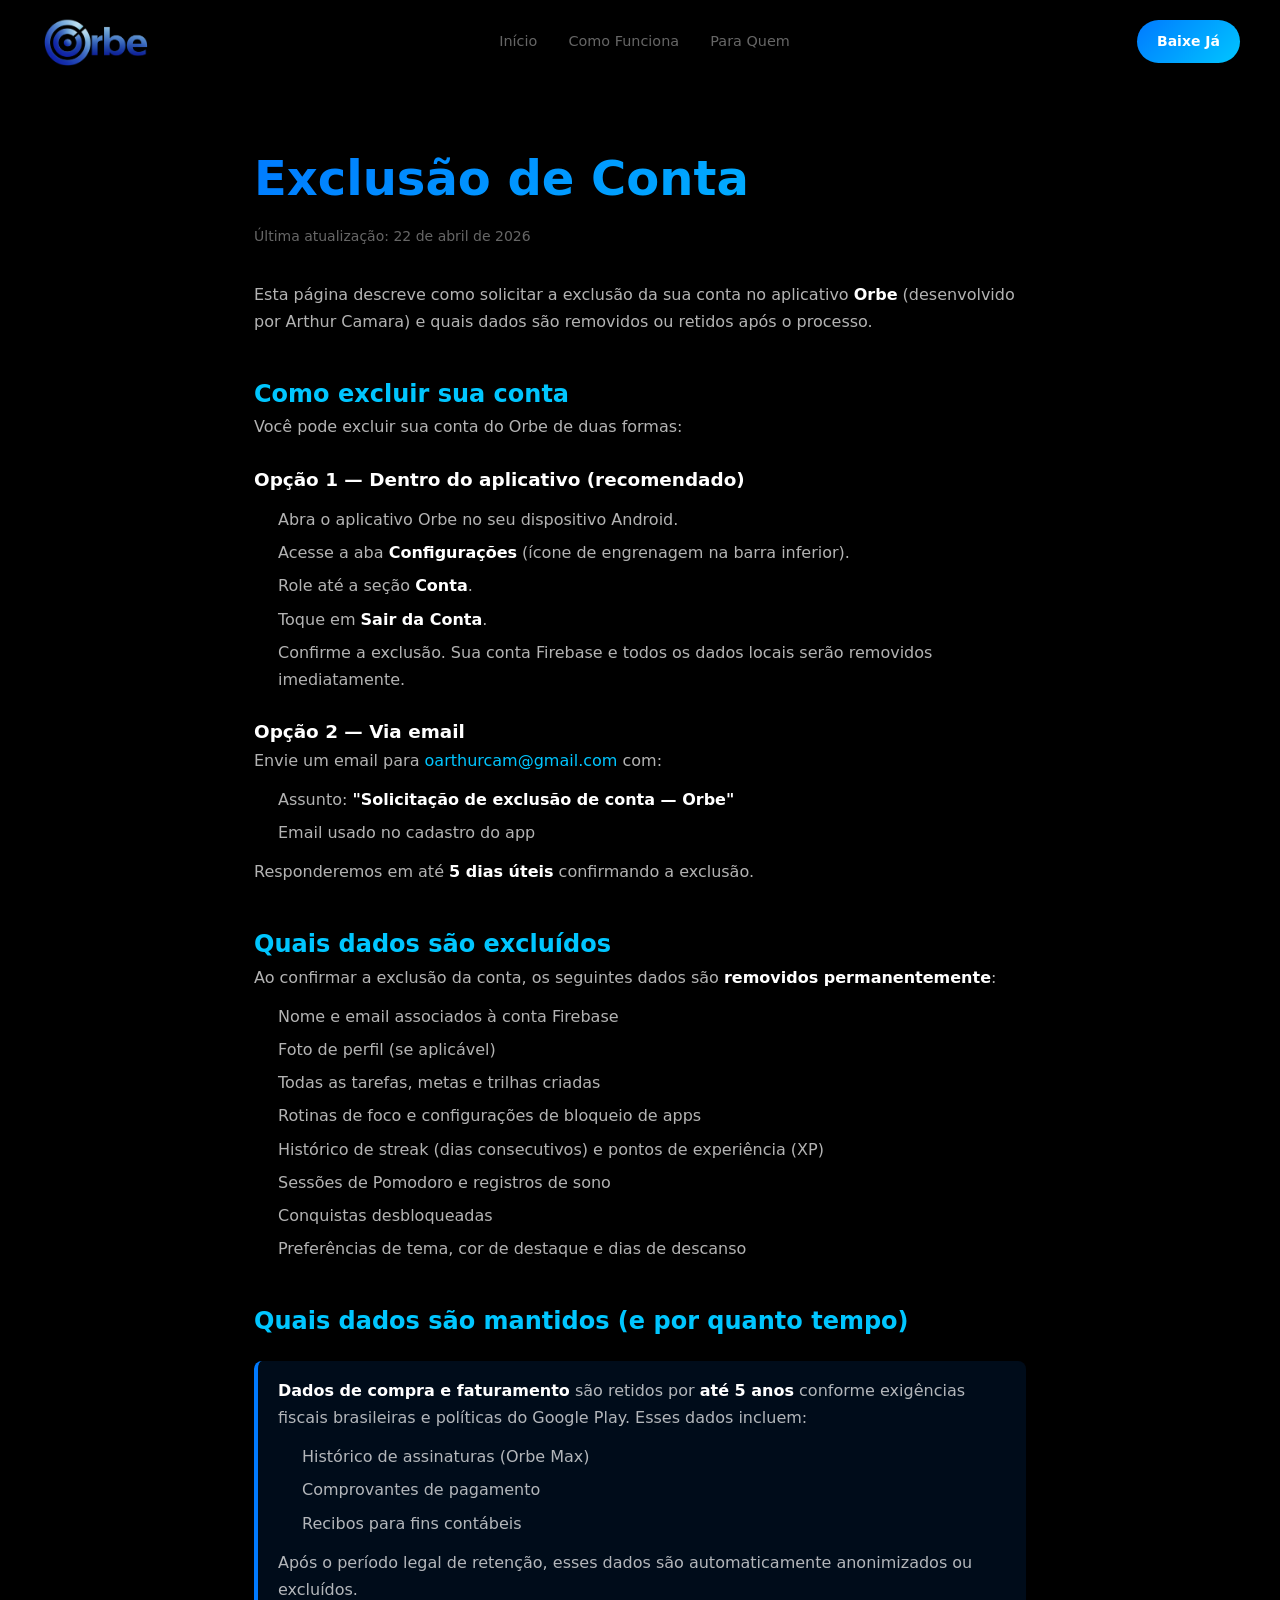
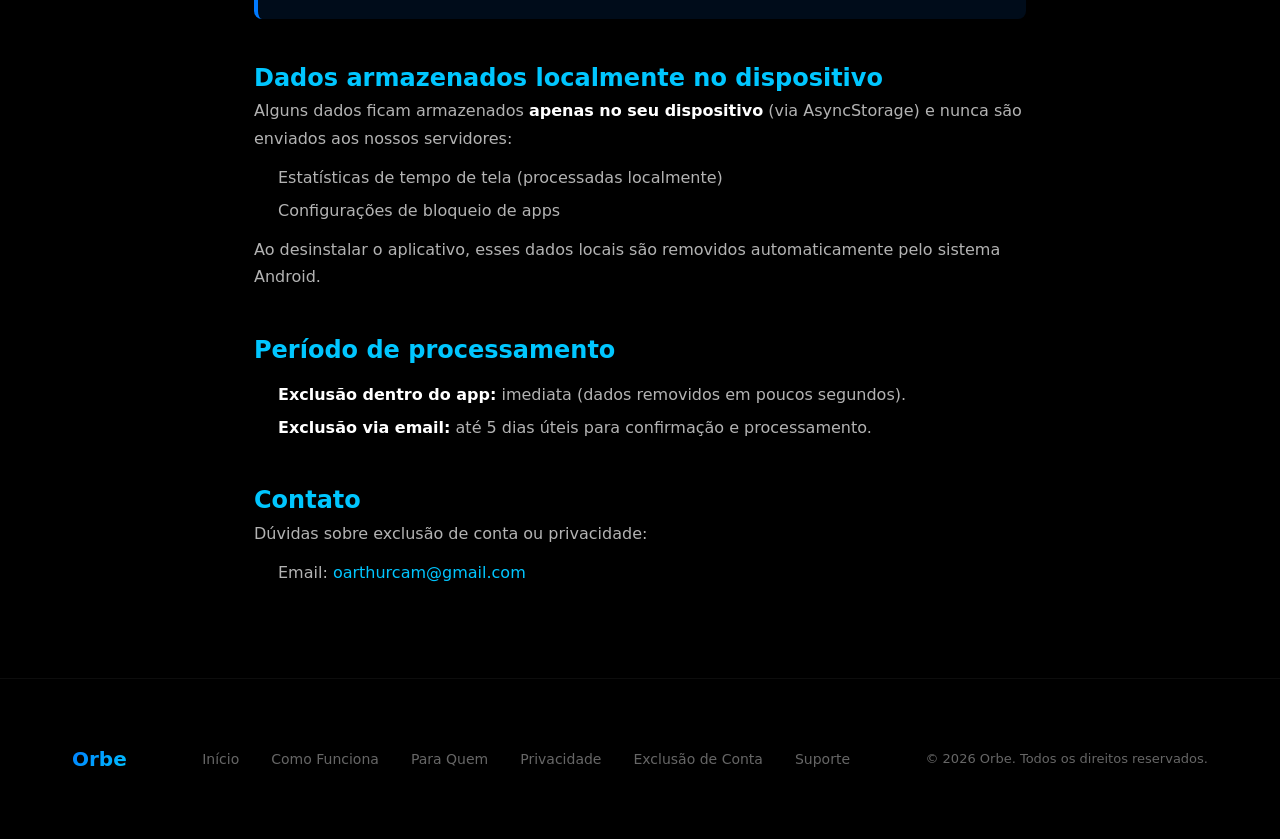
==== commit ff8ce44c: "Add central de suporte com formulário, FAQ e canais de contato - Nova página suporte.html: hero, car" ====
--- a/account-deletion.html
+++ b/account-deletion.html
@@ -124,6 +124,7 @@
         <a href="para-quem.html">Para Quem</a>
         <a href="privacy-policy.html">Privacidade</a>
         <a href="account-deletion.html">Exclusão de Conta</a>
+        <a href="suporte.html">Suporte</a>
       </div>
       <div class="footer-copy">&copy; 2026 Orbe. Todos os direitos reservados.</div>
     </div>
--- a/css/styles.css
+++ b/css/styles.css
@@ -154,13 +154,14 @@
 .fade-up {
   opacity: 0;
   transform: translateY(40px) scale(0.98);
-  transition: opacity var(--transition-scroll), transform var(--transition-scroll);
-  will-change: opacity, transform;
+  transition: opacity 0.9s var(--ease-out-expo), transform 0.9s var(--ease-out-expo), filter 0.9s var(--ease-out-expo);
+  will-change: opacity, transform, filter;
 }
 
 .fade-up.visible {
   opacity: 1;
   transform: translateY(0) scale(1);
+  filter: blur(0);
 }
 
 .fade-up.stagger-1 { transition-delay: 0.1s; }
@@ -168,6 +169,69 @@
 .fade-up.stagger-3 { transition-delay: 0.3s; }
 .fade-up.stagger-4 { transition-delay: 0.4s; }
 .fade-up.stagger-5 { transition-delay: 0.5s; }
+.fade-up.stagger-6 { transition-delay: 0.6s; }
+
+/* --- Reveal variants --- */
+.reveal-left {
+  opacity: 0;
+  transform: translateX(-50px);
+  transition: opacity 0.9s var(--ease-out-expo), transform 0.9s var(--ease-out-expo);
+  will-change: opacity, transform;
+}
+.reveal-left.visible { opacity: 1; transform: translateX(0); }
+
+.reveal-right {
+  opacity: 0;
+  transform: translateX(50px);
+  transition: opacity 0.9s var(--ease-out-expo), transform 0.9s var(--ease-out-expo);
+  will-change: opacity, transform;
+}
+.reveal-right.visible { opacity: 1; transform: translateX(0); }
+
+.reveal-scale {
+  opacity: 0;
+  transform: scale(0.85);
+  transition: opacity 1s var(--ease-out-expo), transform 1s var(--ease-out-expo);
+  will-change: opacity, transform;
+}
+.reveal-scale.visible { opacity: 1; transform: scale(1); }
+
+.reveal-blur {
+  opacity: 0;
+  filter: blur(20px);
+  transform: translateY(20px);
+  transition: opacity 1.1s var(--ease-out-expo), transform 1.1s var(--ease-out-expo), filter 1.1s var(--ease-out-expo);
+  will-change: opacity, transform, filter;
+}
+.reveal-blur.visible { opacity: 1; filter: blur(0); transform: translateY(0); }
+
+.reveal-left.stagger-1, .reveal-right.stagger-1, .reveal-scale.stagger-1, .reveal-blur.stagger-1 { transition-delay: 0.1s; }
+.reveal-left.stagger-2, .reveal-right.stagger-2, .reveal-scale.stagger-2, .reveal-blur.stagger-2 { transition-delay: 0.2s; }
+.reveal-left.stagger-3, .reveal-right.stagger-3, .reveal-scale.stagger-3, .reveal-blur.stagger-3 { transition-delay: 0.3s; }
+.reveal-left.stagger-4, .reveal-right.stagger-4, .reveal-scale.stagger-4, .reveal-blur.stagger-4 { transition-delay: 0.4s; }
+.reveal-left.stagger-5, .reveal-right.stagger-5, .reveal-scale.stagger-5, .reveal-blur.stagger-5 { transition-delay: 0.5s; }
+
+/* --- Particle canvas no hero --- */
+.hero-particles-canvas {
+  position: absolute;
+  inset: 0;
+  width: 100%;
+  height: 100%;
+  pointer-events: none;
+  z-index: 0;
+  opacity: 0;
+  transition: opacity 1.4s ease;
+}
+
+.hero-particles-canvas.ready {
+  opacity: 1;
+}
+
+.hero .container,
+.hero .hero-content {
+  position: relative;
+  z-index: 2;
+}
 
 /* ============================================
    KEYFRAMES
@@ -214,52 +278,54 @@
    ============================================ */
 .nav {
   position: fixed;
-  top: 1rem;
-  left: 50%;
-  transform: translateX(-50%);
+  top: 0;
+  left: 0;
+  right: 0;
   z-index: 1000;
-  width: calc(100% - 2.5rem);
-  max-width: 900px;
-  padding: 1.1rem 2rem;
-  border-radius: 100px;
-  background: rgba(0, 0, 0, 0.55);
-  backdrop-filter: blur(20px) saturate(1.4);
-  -webkit-backdrop-filter: blur(20px) saturate(1.4);
-  border: 1px solid rgba(255,255,255,0.06);
-  transition: background 0.4s var(--ease-standard),
-              border-color 0.4s var(--ease-standard),
-              box-shadow 0.4s var(--ease-standard),
-              transform 0.4s var(--ease-out-cubic);
+  padding: 1.1rem clamp(1.25rem, 4vw, 2.5rem);
+  background: transparent;
+  border-bottom: 1px solid transparent;
+  transition: background 0.3s var(--ease-standard),
+              border-color 0.3s var(--ease-standard),
+              padding 0.3s var(--ease-standard),
+              transform 0.45s var(--ease-out-cubic);
 }
 
 .nav.nav-hidden {
-  transform: translateX(-50%) translateY(calc(-100% - 2rem));
+  transform: translateY(-100%);
 }
 
 .nav.nav-scrolled {
-  background: rgba(0, 0, 0, 0.7);
-  border-color: rgba(255,255,255,0.1);
-  box-shadow: 0 8px 32px rgba(0, 0, 0, 0.4);
+  background: rgba(8, 8, 10, 0.7);
+  backdrop-filter: blur(18px) saturate(1.4);
+  -webkit-backdrop-filter: blur(18px) saturate(1.4);
+  border-bottom-color: rgba(255, 255, 255, 0.06);
+  padding-top: 0.85rem;
+  padding-bottom: 0.85rem;
 }
 
 .nav .container {
   display: flex;
   align-items: center;
-  justify-content: center;
+  justify-content: space-between;
   position: relative;
   padding: 0;
-  max-width: none;
+  max-width: 1280px;
+  margin: 0 auto;
+  gap: 2rem;
 }
 
 .nav-logo {
-  position: absolute;
-  left: 1.5rem;
   display: inline-flex;
   align-items: center;
-}
+  flex-shrink: 0;
+  transition: opacity var(--transition-hover);
+}
+
+.nav-logo:hover { opacity: 0.8; }
 
 .nav-logo-img {
-  height: 36px;
+  height: 48px;
   width: auto;
   object-fit: contain;
 }
@@ -267,36 +333,36 @@
 .nav-links {
   display: flex;
   align-items: center;
-  gap: 2.5rem;
+  gap: 0.25rem;
 }
 
 .nav-links a {
-  font-size: 1rem;
+  position: relative;
+  font-size: 0.9rem;
   font-weight: 500;
-  color: var(--text-secondary);
+  color: var(--text-muted);
+  padding: 0.5rem 0.85rem;
   transition: color var(--transition-hover);
 }
 
 .nav-links a:hover { color: var(--text-primary); }
 
+.nav-links a.nav-link-active { color: var(--text-primary); }
+
 .nav-cta {
-  position: absolute;
-  right: 0.25rem;
   display: inline-flex;
   align-items: center;
-  padding: 0.75rem 1.75rem;
+  padding: 0.625rem 1.25rem;
   border-radius: 100px;
   background: var(--gradient-primary);
-  font-size: 0.9rem;
+  font-size: 0.875rem;
   font-weight: 600;
   color: #fff;
-  transition: transform var(--transition-hover), box-shadow var(--transition-hover);
-}
-
-.nav-cta:hover {
-  transform: scale(1.05);
-  box-shadow: 0 0 24px rgba(0, 122, 255, 0.35);
-}
+  flex-shrink: 0;
+  transition: opacity var(--transition-hover);
+}
+
+.nav-cta:hover { opacity: 0.88; }
 
 .nav-hamburger {
   display: none;
@@ -341,6 +407,29 @@
   height: 1000px;
   background: radial-gradient(circle, rgba(0, 122, 255, 0.12) 0%, rgba(0, 198, 255, 0.04) 40%, transparent 65%);
   pointer-events: none;
+  z-index: 0;
+}
+
+/* Fade harmonico na borda inferior do hero — particulas somem suavemente */
+.hero::after {
+  content: '';
+  position: absolute;
+  left: 0;
+  right: 0;
+  bottom: 0;
+  height: 280px;
+  background: linear-gradient(to bottom,
+    rgba(0,0,0,0) 0%,
+    rgba(0,0,0,0.45) 45%,
+    var(--bg-black) 100%);
+  pointer-events: none;
+  z-index: 1;
+}
+
+/* Mascara no canvas pra particulas tambem desaparecerem na borda inferior */
+.hero-particles-canvas {
+  -webkit-mask-image: linear-gradient(to bottom, #000 0%, #000 70%, transparent 100%);
+          mask-image: linear-gradient(to bottom, #000 0%, #000 70%, transparent 100%);
 }
 
 .hero-content {
@@ -409,6 +498,49 @@
 }
 
 /* --- Store Buttons --- */
+.hero-cta-row {
+  display: flex;
+  gap: 1rem;
+  flex-wrap: wrap;
+  margin-bottom: 2rem;
+}
+
+.btn-community {
+  display: inline-flex;
+  align-items: center;
+  gap: 0.65rem;
+  padding: 1rem 1.75rem;
+  border-radius: 100px;
+  background: var(--gradient-primary);
+  font-size: 1rem;
+  font-weight: 600;
+  color: #fff;
+  box-shadow: 0 8px 30px rgba(0, 122, 255, 0.25);
+  transition: transform var(--transition-hover), box-shadow var(--transition-hover);
+}
+
+.btn-community:hover {
+  transform: translateY(-2px);
+  box-shadow: 0 14px 40px rgba(0, 122, 255, 0.45), 0 0 30px rgba(0, 198, 255, 0.25);
+}
+
+.btn-community-icon {
+  width: 22px;
+  height: 22px;
+  flex-shrink: 0;
+}
+
+.btn-community-arrow {
+  display: inline-block;
+  font-size: 1.15rem;
+  line-height: 1;
+  transition: transform var(--transition-hover);
+}
+
+.btn-community:hover .btn-community-arrow {
+  transform: translateX(4px);
+}
+
 .hero-store-buttons {
   display: flex;
   gap: 1rem;
@@ -2695,6 +2827,13 @@
   :root {
     --section-padding: clamp(4rem, 10vw, 6rem);
   }
+
+  .nav {
+    top: 0.75rem;
+    padding: 0.4rem 0.4rem 0.4rem 1rem;
+  }
+
+  .nav-logo-img { height: 36px; }
 
   .nav-links {
     position: fixed;
@@ -2714,9 +2853,16 @@
     z-index: 999;
   }
 
+  .nav-links a { font-size: 1.05rem; padding: 0.75rem 1.5rem; }
+
   .nav-links.open { transform: translateX(0); }
   .nav-hamburger { display: flex; z-index: 1001; }
   .nav-cta-desktop { display: none; }
+
+  .nav-cta {
+    padding: 0.5rem 0.95rem;
+    font-size: 0.8rem;
+  }
 
   .hero {
     padding: 7rem 0 3rem;
@@ -2730,15 +2876,25 @@
 
   .hero-subtitle { margin-left: auto; margin-right: auto; }
   .hero-store-buttons { justify-content: center; }
+  .hero-cta-row { justify-content: center; }
   .hero-social-proof { justify-content: center; }
 
   .hero-title { font-size: clamp(2.25rem, 8vw, 3.5rem); }
+
+  .btn-community {
+    padding: 0.9rem 1.4rem;
+    font-size: 0.95rem;
+    width: 100%;
+    max-width: 320px;
+    justify-content: center;
+  }
 
   .hero-phone-area { min-height: auto; }
   .hero-phone-img { max-width: 280px; }
   .hero-phone-glow { width: 300px; height: 300px; }
-  .hero-float-card--right { right: 5px; top: 5%; }
-  .hero-float-card--left { left: 5px; bottom: 10%; }
+  .hero-float-card { padding: 0.65rem 0.85rem; }
+  .hero-float-card--right { right: 0; top: 4%; }
+  .hero-float-card--left { left: 0; bottom: 8%; }
 
   .phone-mockup {
     width: 240px;
@@ -2869,3 +3025,775 @@
     animation: none;
   }
 }
+
+/* ============================================
+   NEUROSCIENCE — Para Quem
+   ============================================ */
+.neuro {
+  position: relative;
+  padding: 8rem 0 7rem;
+  overflow: hidden;
+  border-top: 1px solid var(--border-subtle);
+  border-bottom: 1px solid var(--border-subtle);
+}
+
+.neuro::before {
+  content: '';
+  position: absolute;
+  top: 50%;
+  right: 0;
+  transform: translate(20%, -50%);
+  width: 900px;
+  height: 900px;
+  background: radial-gradient(circle, rgba(0, 198, 255, 0.06) 0%, transparent 60%);
+  pointer-events: none;
+  filter: blur(40px);
+}
+
+.neuro-grid {
+  display: grid;
+  grid-template-columns: 1fr 1.2fr;
+  align-items: center;
+  gap: 4rem;
+  position: relative;
+  z-index: 1;
+  max-width: 1240px;
+  margin: 0 auto;
+}
+
+.neuro-text {
+  text-align: left;
+  display: flex;
+  flex-direction: column;
+}
+
+.neuro-text .section-label {
+  margin-bottom: 0;
+}
+
+.neuro-title {
+  font-size: clamp(2.25rem, 4vw + 0.5rem, 3.75rem);
+  font-weight: 800;
+  line-height: 1.04;
+  letter-spacing: -0.035em;
+  margin: 1.5rem 0 1.75rem;
+}
+
+.neuro-lead {
+  font-size: clamp(1.02rem, 0.6vw + 0.9rem, 1.15rem);
+  line-height: 1.65;
+  color: var(--text-secondary);
+  max-width: 540px;
+  margin-bottom: 3rem;
+}
+
+.neuro-stats {
+  display: grid;
+  grid-template-columns: 1fr 1fr;
+  gap: 0;
+  padding-top: 2rem;
+  border-top: 1px solid var(--border-light);
+  max-width: 540px;
+}
+
+.neuro-stat {
+  display: flex;
+  flex-direction: column;
+  gap: 0.6rem;
+  padding-right: 1.5rem;
+}
+
+.neuro-stat + .neuro-stat {
+  padding-right: 0;
+  padding-left: 1.5rem;
+  border-left: 1px solid var(--border-light);
+}
+
+.neuro-stat-num {
+  font-size: clamp(2rem, 2.5vw + 0.5rem, 2.75rem);
+  font-weight: 800;
+  line-height: 1;
+  letter-spacing: -0.035em;
+  background: var(--gradient-primary);
+  -webkit-background-clip: text;
+  -webkit-text-fill-color: transparent;
+  background-clip: text;
+}
+
+.neuro-stat-text {
+  font-size: 0.875rem;
+  line-height: 1.5;
+  color: var(--text-muted);
+  max-width: 220px;
+}
+
+.neuro-visual {
+  position: relative;
+  width: 100%;
+  aspect-ratio: 1.25 / 1;
+  max-width: 680px;
+  margin: 0 auto;
+  justify-self: center;
+  transform: translate(2rem, -2rem);
+}
+
+.neuro-brain-canvas {
+  position: absolute;
+  inset: 0;
+  width: 100%;
+  height: 100%;
+  pointer-events: none;
+  opacity: 0;
+  transition: opacity 1.6s ease;
+}
+
+.neuro-brain-canvas.ready { opacity: 1; }
+
+.neuro-visual-caption {
+  position: absolute;
+  bottom: 0;
+  left: 0;
+  right: 0;
+  text-align: center;
+  font-size: 0.7rem;
+  letter-spacing: 0.18em;
+  text-transform: uppercase;
+  color: var(--text-dim);
+  pointer-events: none;
+}
+
+@media (max-width: 900px) {
+  .neuro { padding: 5rem 0; }
+  .neuro-grid {
+    grid-template-columns: 1fr;
+    gap: 2.5rem;
+  }
+  .neuro-text { text-align: left; }
+  .neuro-visual {
+    max-width: 440px;
+    margin: 0 auto;
+    transform: none; /* zera o deslocamento desktop */
+    aspect-ratio: 1 / 1;
+  }
+  .neuro-stats { grid-template-columns: 1fr 1fr; }
+}
+
+@media (max-width: 560px) {
+  .neuro-stats { grid-template-columns: 1fr; }
+  .neuro-stat { padding: 0; }
+  .neuro-stat + .neuro-stat {
+    padding-left: 0;
+    padding-top: 1.5rem;
+    margin-top: 1.5rem;
+    border-left: 0;
+    border-top: 1px solid var(--border-light);
+  }
+  .neuro-visual { max-width: 100%; }
+}
+
+@media (max-width: 460px) {
+  .nav .container { gap: 0.5rem; }
+  .nav-cta { display: none; }
+  .hero-title { font-size: clamp(2rem, 9vw, 3rem) !important; }
+  .hero-float-card { font-size: 0.7rem; padding: 0.55rem 0.7rem; }
+  .float-card-icon { width: 28px; height: 28px; }
+  .float-card-icon svg { width: 16px; height: 16px; }
+  .float-card-value { font-size: 0.8rem; }
+  .neuro-title { font-size: clamp(1.85rem, 8vw, 2.5rem); }
+  .research-card-num,
+  .stat-num,
+  .mechanism-card-num {
+    font-size: clamp(2.5rem, 12vw, 3.5rem);
+  }
+}
+
+/* ============================================
+   RESEARCH STATS
+   ============================================ */
+.research {
+  padding: 6rem 0 5rem;
+  position: relative;
+}
+
+.research-header {
+  text-align: center;
+  max-width: 760px;
+  margin: 0 auto 4rem;
+}
+
+.research-title {
+  font-size: clamp(2rem, 4vw + 0.5rem, 3.5rem);
+  font-weight: 800;
+  letter-spacing: -0.035em;
+  line-height: 1.05;
+  margin-top: 1rem;
+}
+
+.research-grid {
+  display: grid;
+  grid-template-columns: repeat(2, 1fr);
+  gap: 1.5rem;
+  max-width: 1100px;
+  margin: 0 auto;
+}
+
+.research-card {
+  padding: 2.5rem;
+  border-radius: 24px;
+  background: var(--bg-card-1);
+  border: 1px solid var(--border-light);
+  position: relative;
+  overflow: hidden;
+  transition: border-color var(--transition-hover), transform var(--transition-hover);
+}
+
+.research-card:hover {
+  border-color: var(--border-medium);
+  transform: translateY(-4px);
+}
+
+.research-card::before {
+  content: '';
+  position: absolute;
+  top: 0;
+  left: 0;
+  width: 60%;
+  height: 1px;
+  background: linear-gradient(90deg, var(--primary-cyan), transparent);
+}
+
+.research-card-num {
+  font-size: clamp(3rem, 5vw + 0.5rem, 4.5rem);
+  font-weight: 900;
+  line-height: 1;
+  letter-spacing: -0.04em;
+  background: var(--gradient-primary);
+  -webkit-background-clip: text;
+  -webkit-text-fill-color: transparent;
+  background-clip: text;
+  margin-bottom: 1rem;
+  display: flex;
+  align-items: baseline;
+  gap: 0.5rem;
+}
+
+.research-card-unit {
+  font-size: 0.35em;
+  font-weight: 700;
+  letter-spacing: 0.05em;
+  -webkit-text-fill-color: var(--text-muted);
+  background: none;
+}
+
+.research-card-title {
+  font-size: 1.25rem;
+  font-weight: 700;
+  letter-spacing: -0.01em;
+  margin-bottom: 0.75rem;
+}
+
+.research-card-desc {
+  font-size: 0.95rem;
+  line-height: 1.6;
+  color: var(--text-secondary);
+  margin-bottom: 1.25rem;
+}
+
+.research-card-source {
+  font-size: 0.75rem;
+  letter-spacing: 0.06em;
+  text-transform: uppercase;
+  color: var(--text-dim);
+  padding-top: 1rem;
+  border-top: 1px solid var(--border-subtle);
+}
+
+/* ============================================
+   MECHANISM — como o cérebro é reescrito
+   ============================================ */
+.mechanism {
+  padding: 6rem 0;
+  position: relative;
+}
+
+.mechanism::before {
+  content: '';
+  position: absolute;
+  top: 20%;
+  right: -20%;
+  width: 800px;
+  height: 800px;
+  background: radial-gradient(circle, rgba(168, 85, 247, 0.08) 0%, transparent 60%);
+  pointer-events: none;
+  filter: blur(60px);
+}
+
+.mechanism-header {
+  text-align: center;
+  max-width: 760px;
+  margin: 0 auto 4rem;
+  position: relative;
+  z-index: 1;
+}
+
+.mechanism-title {
+  font-size: clamp(2rem, 4vw + 0.5rem, 3.5rem);
+  font-weight: 800;
+  letter-spacing: -0.035em;
+  line-height: 1.05;
+  margin-top: 1rem;
+}
+
+.mechanism-grid {
+  display: grid;
+  grid-template-columns: repeat(3, 1fr);
+  gap: 1.25rem;
+  max-width: 1180px;
+  margin: 0 auto;
+  position: relative;
+  z-index: 1;
+}
+
+.mechanism-card {
+  padding: 2.5rem 2rem;
+  border-radius: 22px;
+  background: var(--bg-card-2);
+  border: 1px solid var(--border-light);
+  transition: border-color var(--transition-hover), transform var(--transition-hover);
+}
+
+.mechanism-card:hover {
+  border-color: var(--border-medium);
+  transform: translateY(-4px);
+}
+
+.mechanism-card-num {
+  font-size: 0.8125rem;
+  font-weight: 700;
+  letter-spacing: 0.15em;
+  color: var(--primary-cyan);
+  margin-bottom: 1.25rem;
+}
+
+.mechanism-card-title {
+  font-size: 1.35rem;
+  font-weight: 700;
+  letter-spacing: -0.02em;
+  margin-bottom: 1rem;
+  line-height: 1.2;
+}
+
+.mechanism-card-desc {
+  font-size: 0.95rem;
+  line-height: 1.65;
+  color: var(--text-secondary);
+  margin-bottom: 1.5rem;
+}
+
+.mechanism-card-ref {
+  font-size: 0.8125rem;
+  color: var(--text-muted);
+  padding-top: 1rem;
+  border-top: 1px solid var(--border-subtle);
+  line-height: 1.5;
+}
+
+.mechanism-card-ref em {
+  font-style: italic;
+  color: var(--text-secondary);
+}
+
+/* ============================================
+   PERSONAS INTRO bridge
+   ============================================ */
+.personas-intro {
+  padding: 7rem 0 3rem;
+  text-align: center;
+}
+
+.personas-intro-content {
+  max-width: 820px;
+  margin: 0 auto;
+}
+
+.personas-intro-title {
+  font-size: clamp(2rem, 4vw + 0.5rem, 3.5rem);
+  font-weight: 800;
+  letter-spacing: -0.035em;
+  line-height: 1.05;
+  margin: 1rem 0 1.5rem;
+}
+
+.personas-intro-sub {
+  font-size: clamp(1.05rem, 0.8vw + 0.85rem, 1.2rem);
+  line-height: 1.65;
+  color: var(--text-secondary);
+  max-width: 600px;
+  margin: 0 auto;
+}
+
+/* Responsive */
+@media (max-width: 900px) {
+  .research-grid { grid-template-columns: 1fr; }
+  .mechanism-grid { grid-template-columns: 1fr; }
+}
+
+@media (max-width: 768px) {
+  .neuro { padding: 5rem 0 4rem; min-height: 70vh; }
+  .research { padding: 4rem 0; }
+  .mechanism { padding: 4rem 0; }
+  .research-card { padding: 1.75rem; }
+  .mechanism-card { padding: 2rem 1.5rem; }
+  .personas-intro { padding: 4rem 0 2rem; }
+}
+
+/* ============================================
+   SUPPORT PAGE (suporte.html)
+   Central de ajuda: hero + canais + formulário + FAQ
+   ============================================ */
+
+/* Hero */
+.sp-hero {
+  padding: clamp(8rem, 16vw, 11rem) 0 clamp(2.5rem, 6vw, 4rem);
+  text-align: center;
+  position: relative;
+}
+.sp-hero-inner {
+  max-width: 760px;
+  margin: 0 auto;
+}
+.sp-hero .section-label {
+  display: inline-flex;
+  align-items: center;
+  gap: 0.5rem;
+  margin-bottom: 1.25rem;
+}
+.sp-hero-title {
+  font-size: clamp(2.25rem, 6vw, 4rem);
+  font-weight: 800;
+  line-height: 1.05;
+  letter-spacing: -0.03em;
+  margin-bottom: 1.25rem;
+}
+.sp-hero-subtitle {
+  font-size: clamp(1rem, 2vw, 1.175rem);
+  line-height: 1.7;
+  color: var(--text-secondary);
+  max-width: 620px;
+  margin: 0 auto;
+}
+
+/* Section wrapper */
+.sp-section {
+  padding: clamp(2rem, 5vw, 3.5rem) 0;
+}
+
+/* Canais diretos */
+.sp-channels {
+  display: grid;
+  grid-template-columns: repeat(2, 1fr);
+  gap: 1.25rem;
+  max-width: 880px;
+  margin: 0 auto;
+}
+.sp-channel-card {
+  display: flex;
+  align-items: flex-start;
+  gap: 1.1rem;
+  padding: 1.75rem;
+  border-radius: 20px;
+  background: var(--bg-card-2);
+  border: 1px solid var(--border-light);
+  text-decoration: none;
+  transition: transform var(--transition-hover), border-color var(--transition-hover), background var(--transition-hover);
+}
+.sp-channel-card:hover {
+  transform: translateY(-4px);
+  border-color: var(--border-medium);
+  background: var(--bg-card-3);
+}
+.sp-channel-icon {
+  flex-shrink: 0;
+  width: 52px;
+  height: 52px;
+  border-radius: 14px;
+  display: flex;
+  align-items: center;
+  justify-content: center;
+}
+.sp-channel-icon svg { width: 26px; height: 26px; }
+.sp-channel-icon--green { background: rgba(52, 211, 153, 0.12); color: var(--success-green); }
+.sp-channel-icon--blue { background: rgba(0, 122, 255, 0.12); color: var(--primary-cyan); }
+.sp-channel-title {
+  font-size: 1.0625rem;
+  font-weight: 700;
+  color: var(--text-primary);
+  margin-bottom: 0.35rem;
+}
+.sp-channel-desc {
+  font-size: 0.9rem;
+  line-height: 1.55;
+  color: var(--text-secondary);
+  margin-bottom: 0.75rem;
+}
+.sp-channel-link {
+  display: inline-flex;
+  align-items: center;
+  gap: 0.4rem;
+  font-size: 0.875rem;
+  font-weight: 600;
+  color: var(--primary-cyan);
+}
+.sp-channel-arrow { transition: transform var(--transition-hover); }
+.sp-channel-card:hover .sp-channel-arrow { transform: translateX(4px); }
+
+/* Formulário */
+.sp-form-wrap {
+  position: relative;
+  max-width: 680px;
+  margin: 0 auto;
+  padding: clamp(1.75rem, 4vw, 2.75rem);
+  border-radius: 24px;
+  background: var(--bg-card-2);
+  border: 1px solid var(--border-light);
+  overflow: hidden;
+}
+.sp-form-glow {
+  position: absolute;
+  top: -120px;
+  left: 50%;
+  transform: translateX(-50%);
+  width: 420px;
+  height: 240px;
+  background: radial-gradient(circle, rgba(0, 122, 255, 0.18) 0%, transparent 70%);
+  filter: blur(40px);
+  pointer-events: none;
+  z-index: 0;
+}
+.sp-form-head { position: relative; z-index: 1; text-align: center; margin-bottom: 2rem; }
+.sp-form-head .section-title { font-size: clamp(1.6rem, 4vw, 2.1rem); margin-top: 0.4rem; }
+.sp-form-head .section-subtitle { margin: 0.75rem auto 0; max-width: 460px; }
+
+.sp-form { position: relative; z-index: 1; }
+.sp-field { margin-bottom: 1.25rem; }
+.sp-field label {
+  display: block;
+  font-size: 0.875rem;
+  font-weight: 600;
+  color: var(--text-primary);
+  margin-bottom: 0.5rem;
+}
+.sp-field input,
+.sp-field textarea,
+.sp-field select {
+  width: 100%;
+  padding: 0.9rem 1.1rem;
+  border-radius: 12px;
+  border: 1px solid var(--border-light);
+  background: rgba(255, 255, 255, 0.04);
+  color: var(--text-primary);
+  font-family: inherit;
+  font-size: 0.9375rem;
+  outline: none;
+  transition: border-color var(--transition-hover), box-shadow var(--transition-hover);
+}
+.sp-field textarea { resize: vertical; min-height: 130px; line-height: 1.6; }
+.sp-field input::placeholder,
+.sp-field textarea::placeholder { color: var(--text-muted); }
+.sp-field input:focus,
+.sp-field textarea:focus,
+.sp-field select:focus {
+  border-color: var(--primary-blue);
+  box-shadow: 0 0 0 3px rgba(0, 122, 255, 0.15);
+}
+.sp-field input.sp-invalid,
+.sp-field textarea.sp-invalid,
+.sp-field select.sp-invalid {
+  border-color: var(--red);
+  box-shadow: 0 0 0 3px rgba(239, 68, 68, 0.12);
+}
+
+/* Select customizado */
+.sp-select-wrap { position: relative; }
+.sp-select-wrap select {
+  appearance: none;
+  -webkit-appearance: none;
+  -moz-appearance: none;
+  padding-right: 2.5rem;
+  cursor: pointer;
+}
+.sp-select-wrap select option { background: var(--bg-card-1); color: var(--text-primary); }
+.sp-select-arrow {
+  position: absolute;
+  right: 1.1rem;
+  top: 50%;
+  transform: translateY(-50%);
+  color: var(--text-muted);
+  pointer-events: none;
+  font-size: 0.85rem;
+}
+
+/* Mensagem de erro */
+.sp-error {
+  display: block;
+  min-height: 1rem;
+  margin-top: 0.4rem;
+  font-size: 0.8125rem;
+  color: var(--red);
+}
+
+/* Honeypot escondido */
+.sp-honeypot {
+  position: absolute !important;
+  left: -9999px !important;
+  width: 1px;
+  height: 1px;
+  opacity: 0;
+  pointer-events: none;
+}
+
+/* Botão enviar */
+.sp-submit {
+  position: relative;
+  width: 100%;
+  padding: 1rem 1.5rem;
+  border: none;
+  border-radius: 100px;
+  background: var(--gradient-primary);
+  color: #fff;
+  font-family: inherit;
+  font-size: 1rem;
+  font-weight: 700;
+  cursor: pointer;
+  display: inline-flex;
+  align-items: center;
+  justify-content: center;
+  gap: 0.6rem;
+  transition: transform var(--transition-hover), box-shadow var(--transition-hover), filter var(--transition-hover);
+}
+.sp-submit:hover { transform: translateY(-2px); box-shadow: 0 12px 32px rgba(0, 122, 255, 0.35); }
+.sp-submit:active { transform: translateY(0); }
+.sp-submit-spinner {
+  display: none;
+  width: 18px;
+  height: 18px;
+  border: 2px solid rgba(255, 255, 255, 0.4);
+  border-top-color: #fff;
+  border-radius: 50%;
+  animation: sp-spin 0.7s linear infinite;
+}
+@keyframes sp-spin { to { transform: rotate(360deg); } }
+.sp-form.sp-sending .sp-submit { filter: saturate(0.7); pointer-events: none; }
+.sp-form.sp-sending .sp-submit-spinner { display: inline-block; }
+.sp-form.sp-sending .sp-submit-label { opacity: 0.7; }
+
+.sp-form-note {
+  margin-top: 1rem;
+  text-align: center;
+  font-size: 0.8125rem;
+  color: var(--text-muted);
+}
+.sp-form-note a { color: var(--primary-cyan); }
+
+/* Estado de sucesso */
+.sp-form-success {
+  display: none;
+  position: relative;
+  z-index: 1;
+  flex-direction: column;
+  align-items: center;
+  text-align: center;
+  padding: 1rem 0;
+}
+.sp-form-success.visible { display: flex; }
+.sp-success-icon {
+  width: 64px;
+  height: 64px;
+  border-radius: 50%;
+  background: rgba(52, 211, 153, 0.12);
+  color: var(--success-green);
+  display: flex;
+  align-items: center;
+  justify-content: center;
+  margin-bottom: 1.25rem;
+}
+.sp-success-icon svg { width: 34px; height: 34px; }
+.sp-success-title { font-size: 1.4rem; font-weight: 700; color: var(--text-primary); margin-bottom: 0.6rem; }
+.sp-success-text { font-size: 0.975rem; line-height: 1.6; color: var(--text-secondary); max-width: 380px; margin-bottom: 1.5rem; }
+.sp-success-again {
+  padding: 0.7rem 1.5rem;
+  border-radius: 100px;
+  border: 1px solid var(--border-medium);
+  background: transparent;
+  color: var(--text-primary);
+  font-family: inherit;
+  font-size: 0.9rem;
+  font-weight: 600;
+  cursor: pointer;
+  transition: background var(--transition-hover), border-color var(--transition-hover);
+}
+.sp-success-again:hover { background: var(--bg-glass); border-color: var(--primary-blue); }
+
+/* FAQ */
+.sp-faq-section { padding-bottom: clamp(4rem, 10vw, 7rem); }
+.sp-faq-header { text-align: center; margin-bottom: 2.5rem; }
+.sp-faq { max-width: 760px; margin: 0 auto; }
+.sp-faq-item {
+  border: 1px solid var(--border-light);
+  border-radius: 16px;
+  background: var(--bg-card-2);
+  margin-bottom: 0.875rem;
+  overflow: hidden;
+  transition: border-color var(--transition-hover);
+}
+.sp-faq-item.open { border-color: var(--border-medium); }
+.sp-faq-q {
+  width: 100%;
+  display: flex;
+  align-items: center;
+  justify-content: space-between;
+  gap: 1rem;
+  padding: 1.3rem 1.5rem;
+  background: transparent;
+  border: none;
+  cursor: pointer;
+  text-align: left;
+  font-family: inherit;
+  font-size: 1.0125rem;
+  font-weight: 600;
+  color: var(--text-primary);
+  transition: color var(--transition-hover);
+}
+.sp-faq-q:hover { color: var(--primary-cyan); }
+.sp-faq-icon {
+  position: relative;
+  flex-shrink: 0;
+  width: 22px;
+  height: 22px;
+}
+.sp-faq-icon::before,
+.sp-faq-icon::after {
+  content: '';
+  position: absolute;
+  background: currentColor;
+  border-radius: 2px;
+  transition: transform var(--transition-hover), opacity var(--transition-hover);
+}
+.sp-faq-icon::before { top: 50%; left: 0; width: 100%; height: 2px; transform: translateY(-50%); }
+.sp-faq-icon::after { left: 50%; top: 0; width: 2px; height: 100%; transform: translateX(-50%); }
+.sp-faq-item.open .sp-faq-icon::after { transform: translateX(-50%) scaleY(0); opacity: 0; }
+.sp-faq-item.open .sp-faq-q { color: var(--primary-cyan); }
+.sp-faq-a {
+  max-height: 0;
+  overflow: hidden;
+  transition: max-height 0.4s var(--ease-out-expo);
+}
+.sp-faq-a-inner { padding: 0 1.5rem 1.4rem; }
+.sp-faq-a-inner p { font-size: 0.95rem; line-height: 1.7; color: var(--text-secondary); }
+.sp-faq-a-inner a { color: var(--primary-cyan); }
+.sp-faq-a-inner strong { color: var(--text-primary); }
+
+/* Responsivo */
+@media (max-width: 720px) {
+  .sp-channels { grid-template-columns: 1fr; }
+}
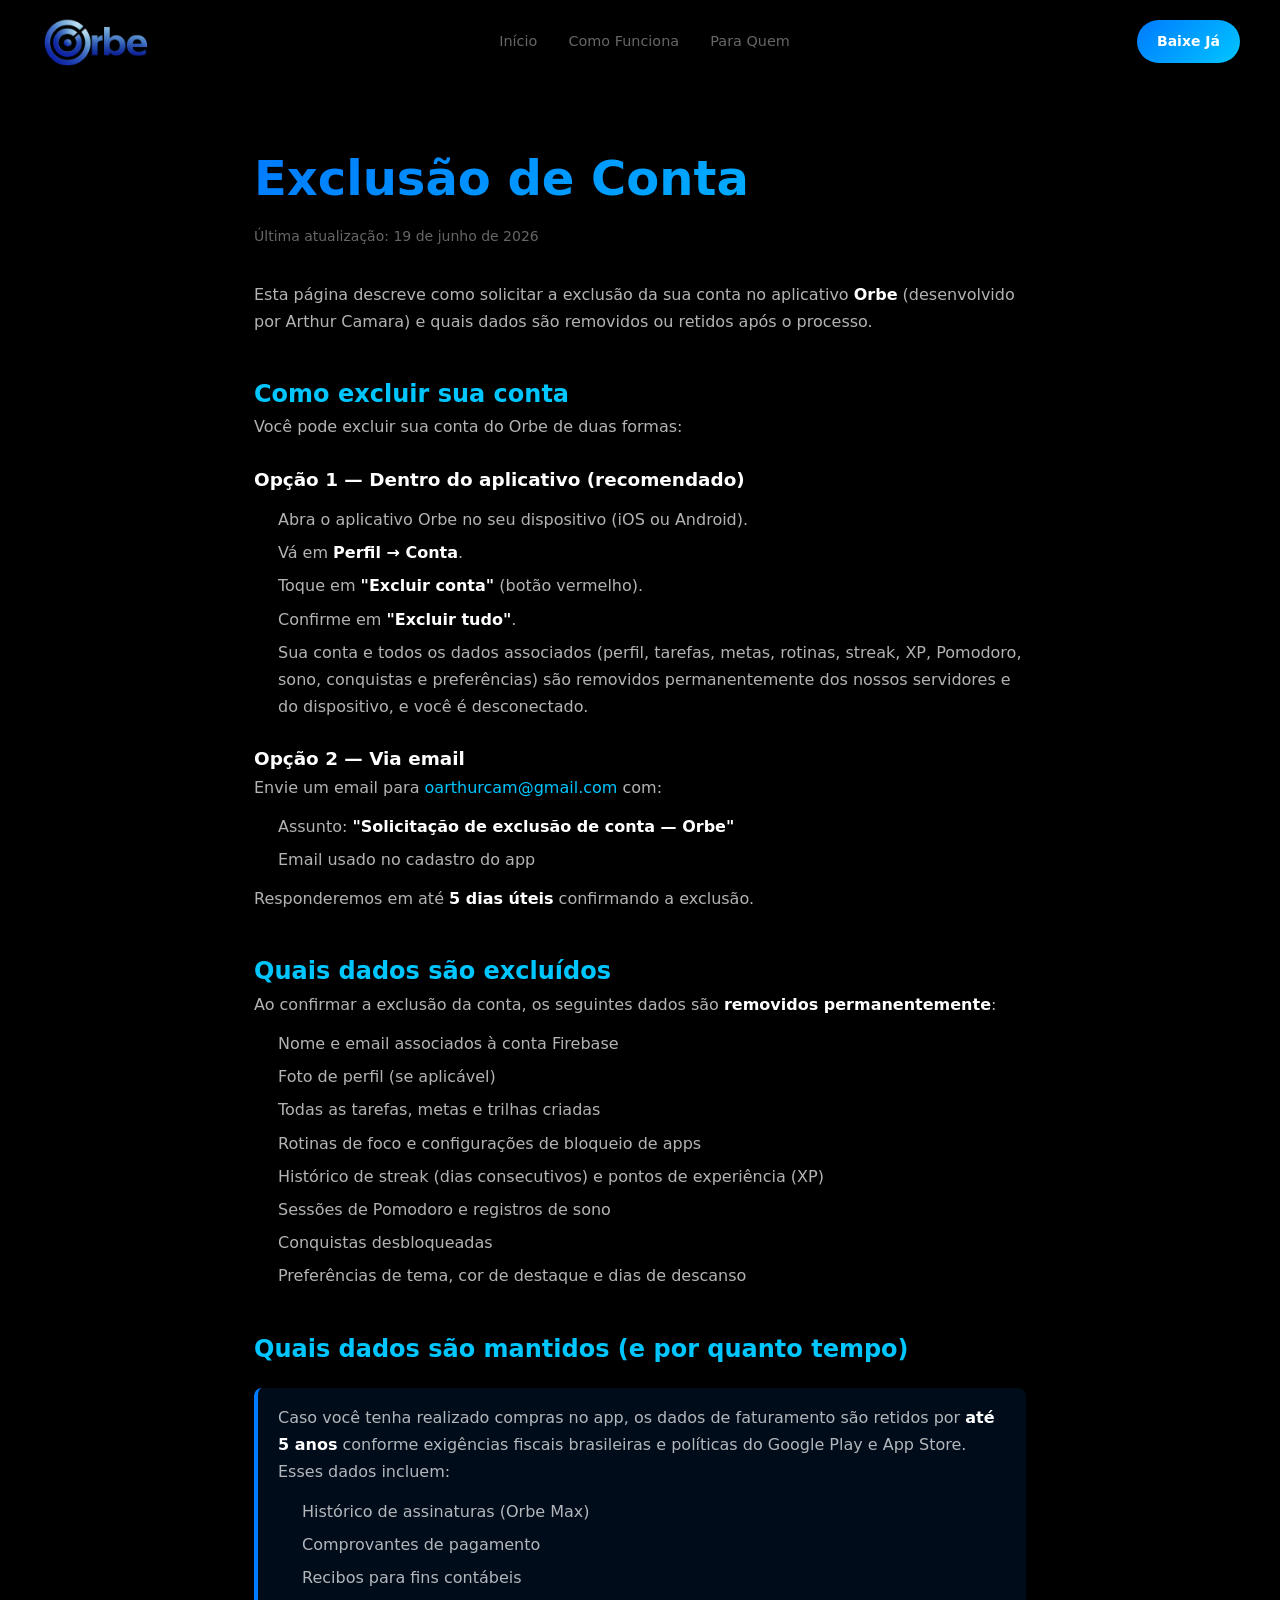
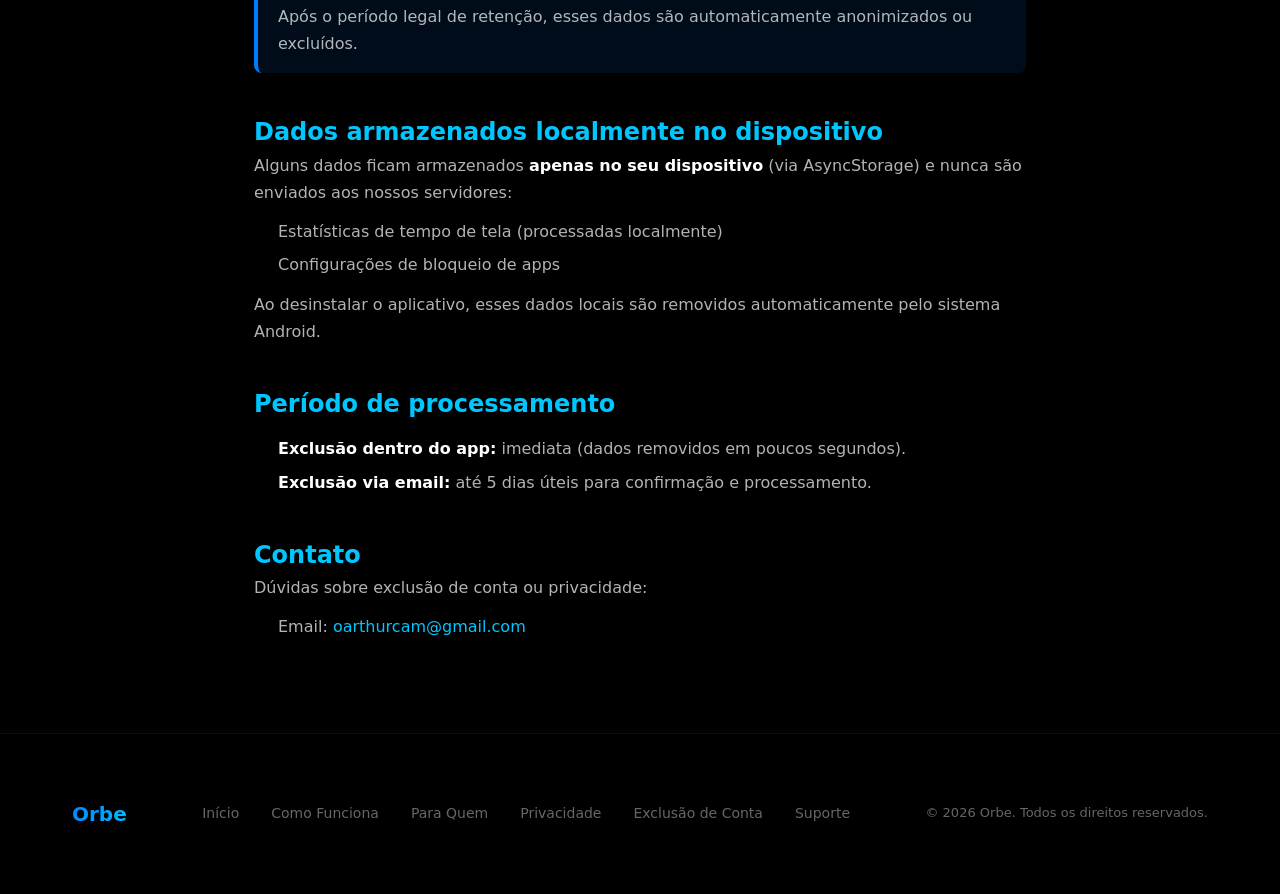
==== commit 4349b753: "Update account deletion flow: backend wipe + iOS support Reflects new in-app flow (Perfil -> Conta -" ====
--- a/account-deletion.html
+++ b/account-deletion.html
@@ -45,7 +45,7 @@
 
   <main class="legal-wrap">
     <h1>Exclusão de Conta</h1>
-    <p class="legal-date">Última atualização: 22 de abril de 2026</p>
+    <p class="legal-date">Última atualização: 19 de junho de 2026</p>
 
     <p>Esta página descreve como solicitar a exclusão da sua conta no aplicativo <strong>Orbe</strong> (desenvolvido por Arthur Camara) e quais dados são removidos ou retidos após o processo.</p>
 
@@ -54,11 +54,11 @@
 
     <h3>Opção 1 — Dentro do aplicativo (recomendado)</h3>
     <ol>
-      <li>Abra o aplicativo Orbe no seu dispositivo Android.</li>
-      <li>Acesse a aba <strong>Configurações</strong> (ícone de engrenagem na barra inferior).</li>
-      <li>Role até a seção <strong>Conta</strong>.</li>
-      <li>Toque em <strong>Sair da Conta</strong>.</li>
-      <li>Confirme a exclusão. Sua conta Firebase e todos os dados locais serão removidos imediatamente.</li>
+      <li>Abra o aplicativo Orbe no seu dispositivo (iOS ou Android).</li>
+      <li>Vá em <strong>Perfil → Conta</strong>.</li>
+      <li>Toque em <strong>"Excluir conta"</strong> (botão vermelho).</li>
+      <li>Confirme em <strong>"Excluir tudo"</strong>.</li>
+      <li>Sua conta e todos os dados associados (perfil, tarefas, metas, rotinas, streak, XP, Pomodoro, sono, conquistas e preferências) são removidos permanentemente dos nossos servidores e do dispositivo, e você é desconectado.</li>
     </ol>
 
     <h3>Opção 2 — Via email</h3>
@@ -84,7 +84,7 @@
 
     <h2>Quais dados são mantidos (e por quanto tempo)</h2>
     <div class="legal-highlight">
-      <p><strong>Dados de compra e faturamento</strong> são retidos por <strong>até 5 anos</strong> conforme exigências fiscais brasileiras e políticas do Google Play. Esses dados incluem:</p>
+      <p>Caso você tenha realizado compras no app, os dados de faturamento são retidos por <strong>até 5 anos</strong> conforme exigências fiscais brasileiras e políticas do Google Play e App Store. Esses dados incluem:</p>
       <ul>
         <li>Histórico de assinaturas (Orbe Max)</li>
         <li>Comprovantes de pagamento</li>
@@ -131,5 +131,6 @@
   </footer>
 
   <script src="js/main.js"></script>
+  <script defer src="/_vercel/insights/script.js"></script>
 </body>
 </html>
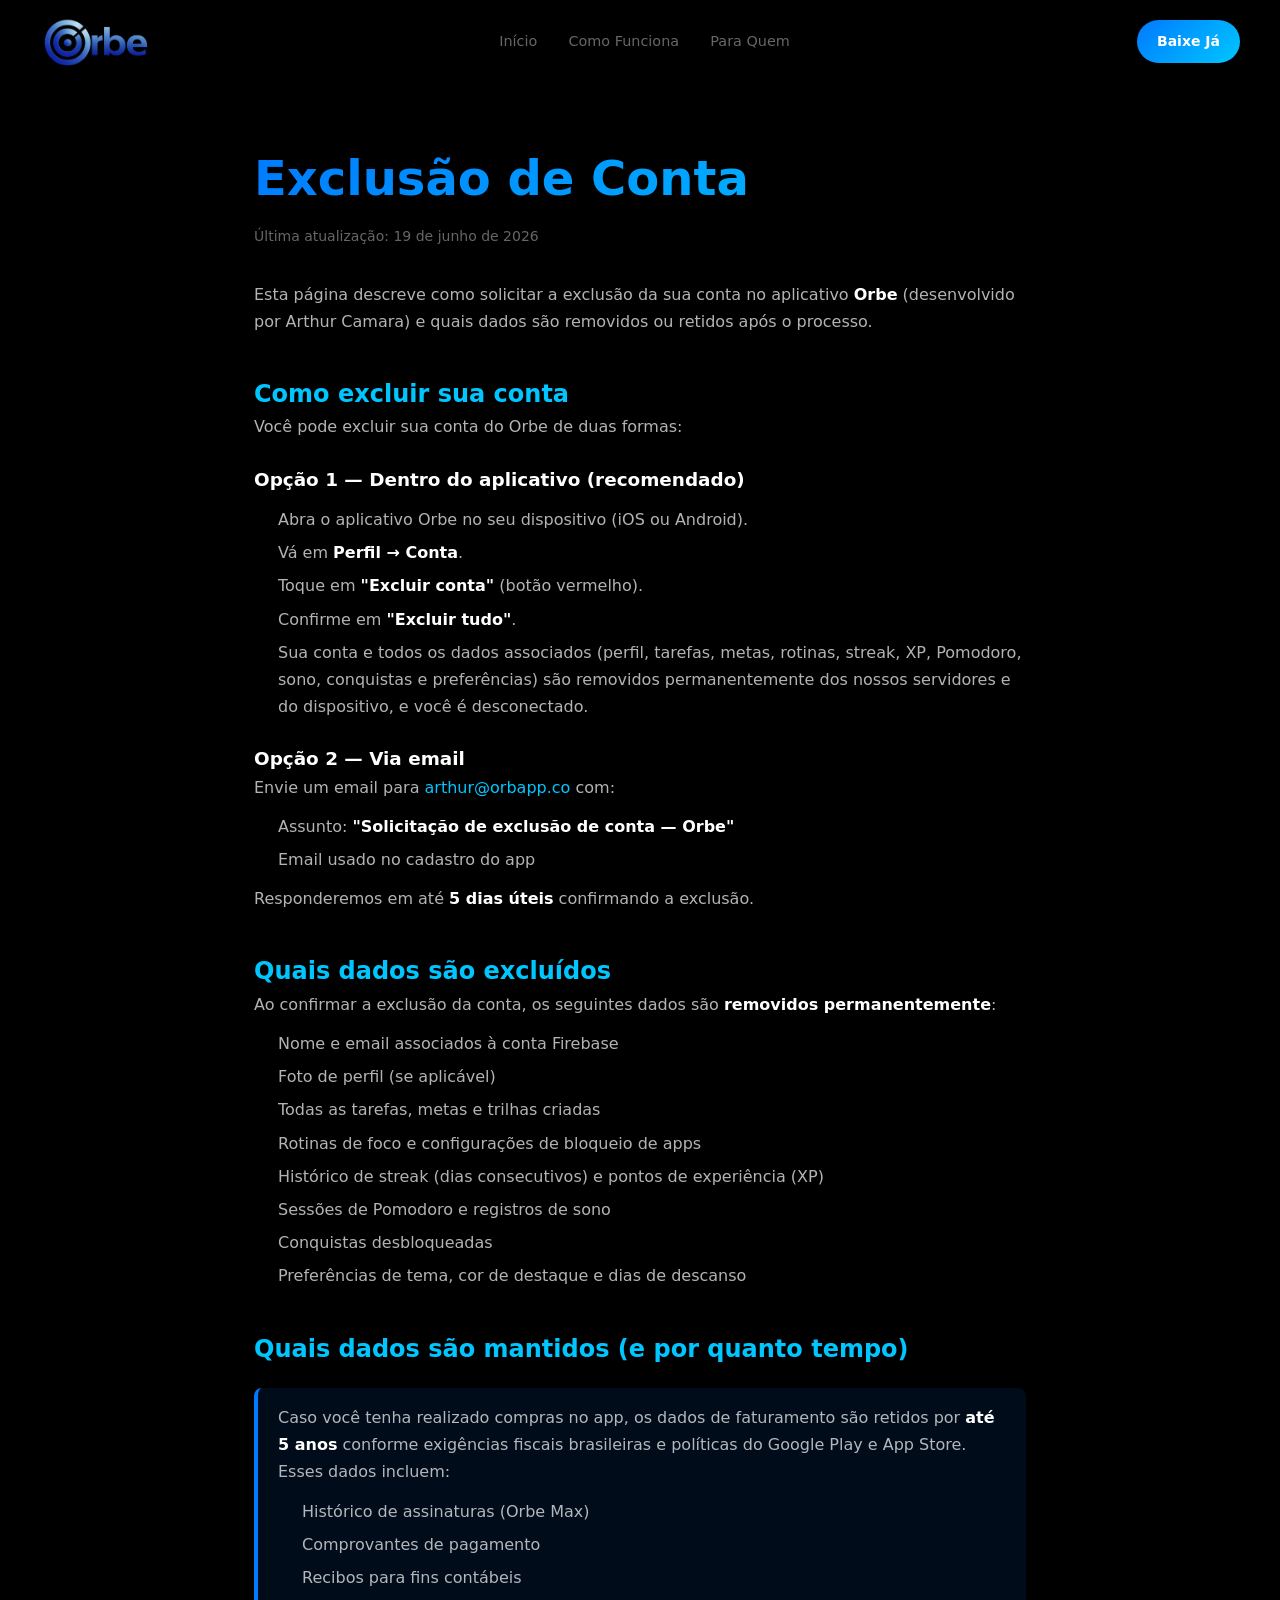
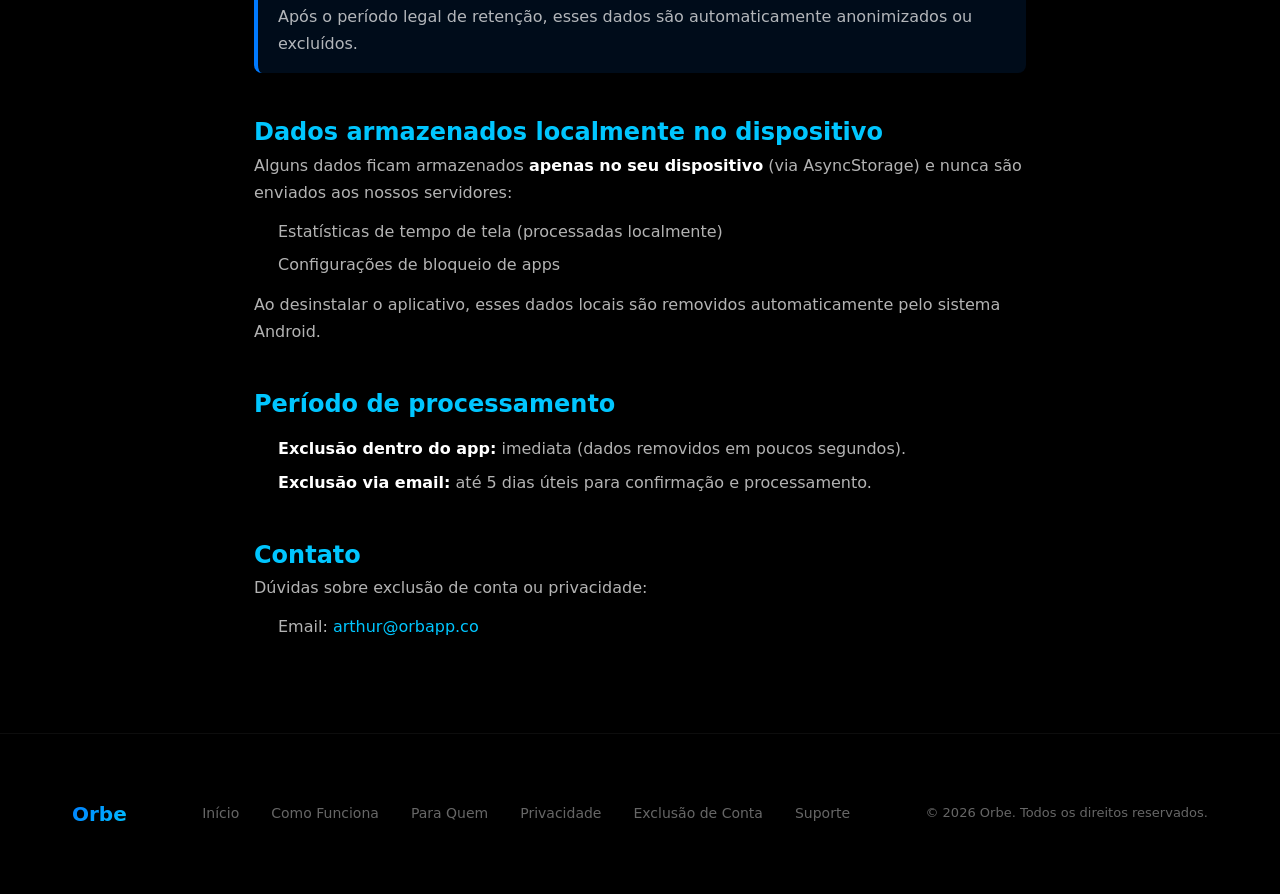
==== commit 02e2413c: "Add quiz funnel page and update contact email on account deletion quiz.html is a standalone, self-co" ====
--- a/account-deletion.html
+++ b/account-deletion.html
@@ -62,7 +62,7 @@
     </ol>
 
     <h3>Opção 2 — Via email</h3>
-    <p>Envie um email para <a href="mailto:oarthurcam@gmail.com">oarthurcam@gmail.com</a> com:</p>
+    <p>Envie um email para <a href="mailto:arthur@orbapp.co">arthur@orbapp.co</a> com:</p>
     <ul>
       <li>Assunto: <strong>"Solicitação de exclusão de conta — Orbe"</strong></li>
       <li>Email usado no cadastro do app</li>
@@ -110,7 +110,7 @@
     <h2>Contato</h2>
     <p>Dúvidas sobre exclusão de conta ou privacidade:</p>
     <ul>
-      <li>Email: <a href="mailto:oarthurcam@gmail.com">oarthurcam@gmail.com</a></li>
+      <li>Email: <a href="mailto:arthur@orbapp.co">arthur@orbapp.co</a></li>
     </ul>
   </main>
 
